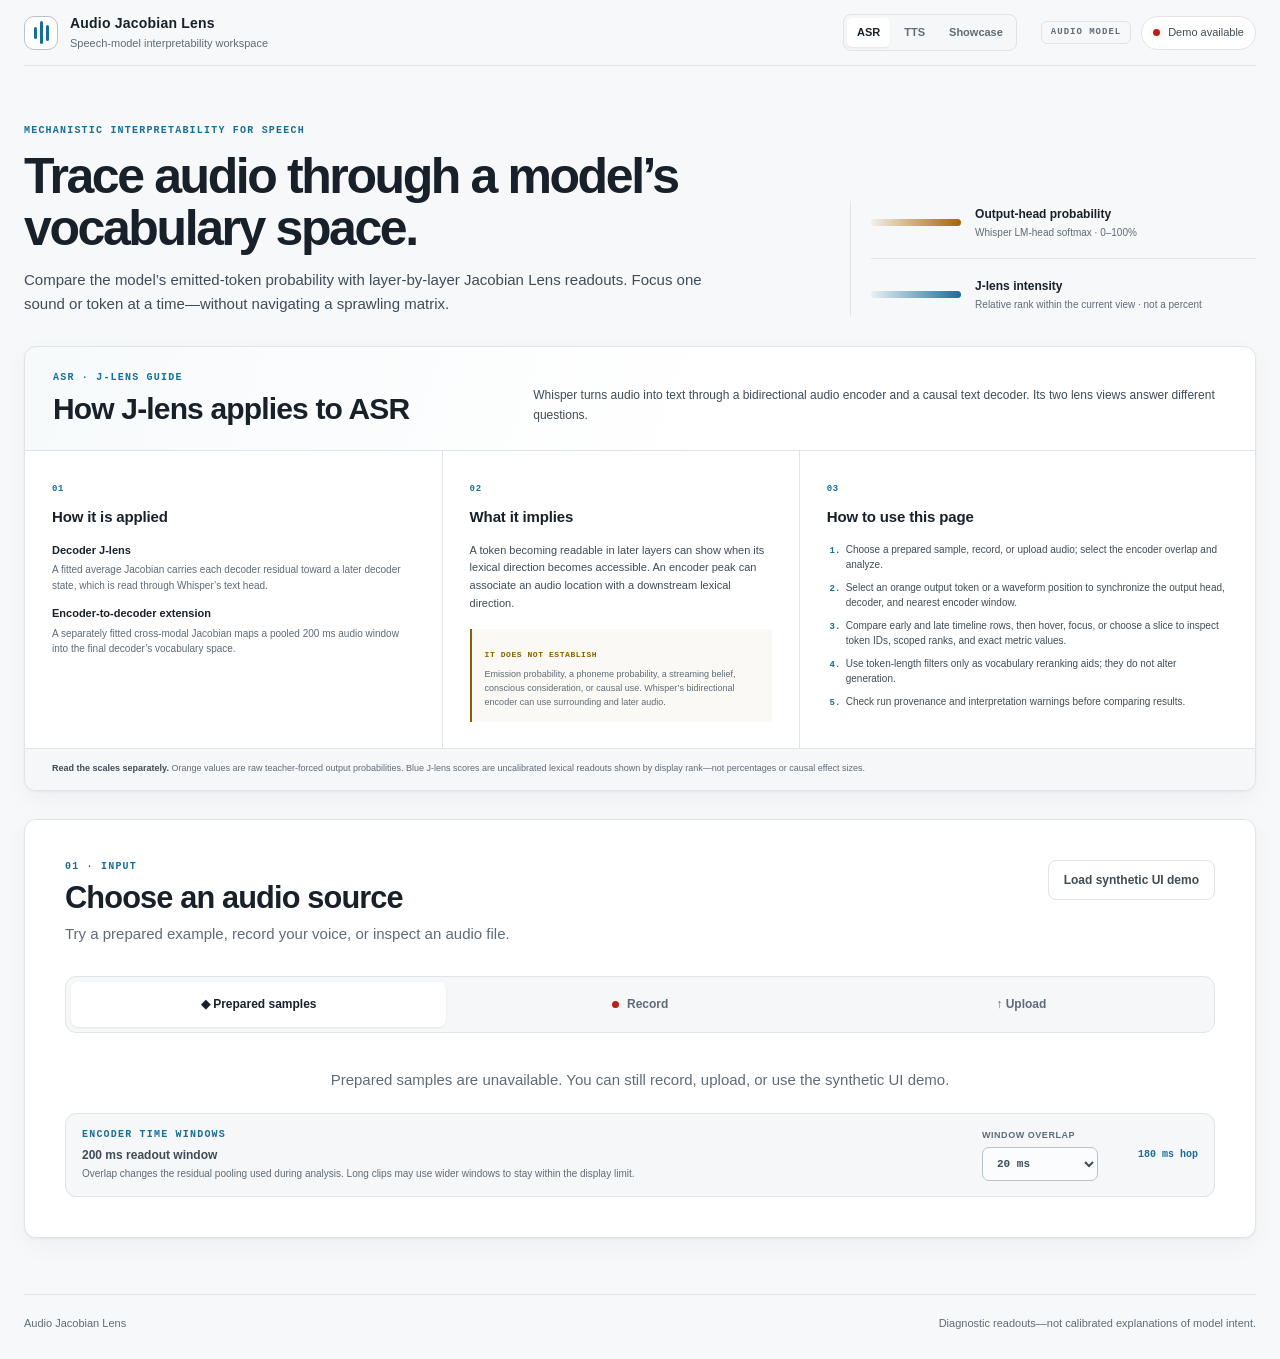
==== web/index.html @ 540fd483 "Build audio Jacobian lens explorers and showcase" ====
<!doctype html>
<html lang="en">
  <head>
    <meta charset="UTF-8" />
    <meta name="viewport" content="width=device-width, initial-scale=1.0" />
    <meta
      name="description"
      content="Explore speech-model token probabilities and Jacobian Lens lexical readouts across audio and language layers."
    />
    <meta name="theme-color" content="#f7f8fa" />
    <title>Audio Jacobian Lens</title>
    <link rel="icon" href="./favicon.svg" type="image/svg+xml" />
    <link rel="stylesheet" href="./styles.css?v=0.7.7-generation-stop" />
    <script src="./workspace-nav.js?v=0.7.0-showcase" defer></script>
    <script src="./app.js?v=0.7.7-generation-stop" defer></script>
  </head>
  <body data-workspace="asr">
    <a class="skip-link" href="#main-content">Skip to workspace</a>

    <header class="site-header">
      <a class="brand" href="./" aria-label="Audio Jacobian Lens home">
        <span class="brand-mark" aria-hidden="true"><i></i><i></i><i></i></span>
        <span class="brand-copy">
          <strong>Audio Jacobian Lens</strong>
          <small id="brand-subtitle">Speech-model interpretability workspace</small>
        </span>
      </a>
      <nav class="site-nav" aria-label="Workspace pages">
        <a class="active" href="./" data-workspace-link="asr" aria-current="page">ASR</a>
        <a href="./" data-workspace-link="speech">Speech</a>
        <a href="./chatterbox" data-workspace-link="tts">TTS</a>
        <a href="./showcase.html" data-workspace-link="showcase">Showcase</a>
      </nav>
      <div class="header-meta">
        <span class="model-badge" id="model-badge">AUDIO MODEL</span>
        <button class="status-pill" id="status-button" type="button" aria-label="Backend status: checking. Refresh status." aria-live="polite">
          <span class="status-dot" id="status-dot" aria-hidden="true"></span>
          <span id="status-text">Checking backend…</span>
        </button>
      </div>
    </header>

    <main id="main-content">
      <section class="hero" aria-labelledby="hero-title">
        <div>
          <p class="eyebrow">Mechanistic interpretability for speech</p>
          <h1 id="hero-title">Trace audio through a model’s vocabulary space.</h1>
          <p class="hero-copy" id="hero-copy">
            Compare the model’s emitted-token probability with layer-by-layer Jacobian Lens
            readouts. Focus one sound or token at a time—without navigating a sprawling matrix.
          </p>
        </div>
        <div class="metric-primer" aria-label="Color encoding guide">
          <div class="primer-item probability-primer">
            <span class="primer-gradient" aria-hidden="true"></span>
            <div><strong id="probability-primer-title">Output-head probability</strong><span id="probability-primer-copy">Whisper LM-head softmax · 0–100%</span></div>
          </div>
          <div class="primer-item lens-primer">
            <span class="primer-gradient" aria-hidden="true"></span>
            <div><strong id="lens-primer-title">J-lens intensity</strong><span id="lens-primer-copy">Relative rank within the current view · not a percent</span></div>
          </div>
        </div>
      </section>

      <section class="reading-guide" id="mode-guide" aria-labelledby="mode-guide-title">
        <div class="reading-guide-heading">
          <div>
            <p class="overline" id="mode-guide-label">ASR · J-LENS GUIDE</p>
            <h2 id="mode-guide-title">How J-lens applies to ASR</h2>
          </div>
          <p id="mode-guide-summary">Whisper turns audio into text through a bidirectional audio encoder and a causal text decoder. Its two lens views answer different questions.</p>
        </div>
        <div class="reading-guide-grid">
          <article>
            <span class="reading-guide-number">01</span>
            <h3>How it is applied</h3>
            <div class="reading-guide-methods">
              <p><strong id="mode-guide-primary-title">Decoder J-lens</strong><span id="mode-guide-primary">A fitted average Jacobian carries each decoder residual toward a later decoder state, which is read through Whisper’s text head.</span></p>
              <p id="mode-guide-secondary-row"><strong id="mode-guide-secondary-title">Encoder-to-decoder extension</strong><span id="mode-guide-secondary">A separately fitted cross-modal Jacobian maps a pooled 200 ms audio window into the final decoder’s vocabulary space.</span></p>
            </div>
          </article>
          <article>
            <span class="reading-guide-number">02</span>
            <h3>What it implies</h3>
            <p id="mode-guide-implication">A token becoming readable in later layers can show when its lexical direction becomes accessible. An encoder peak can associate an audio location with a downstream lexical direction.</p>
            <div class="reading-guide-boundary"><strong>It does not establish</strong><p id="mode-guide-boundary">Emission probability, a phoneme probability, a streaming belief, conscious consideration, or causal use. Whisper’s bidirectional encoder can use surrounding and later audio.</p></div>
          </article>
          <article class="reading-guide-usage">
            <span class="reading-guide-number">03</span>
            <h3>How to use this page</h3>
            <ol id="mode-guide-steps">
              <li>Choose a prepared sample, record, or upload audio; select the encoder overlap and analyze.</li>
              <li>Select an orange output token or a waveform position to synchronize the output head, decoder, and nearest encoder window.</li>
              <li>Compare early and late timeline rows, then hover, focus, or choose a slice to inspect token IDs, scoped ranks, and exact metric values.</li>
              <li>Use token-length filters only as vocabulary reranking aids; they do not alter generation.</li>
              <li>Check run provenance and interpretation warnings before comparing results.</li>
            </ol>
          </article>
        </div>
        <p class="reading-guide-scale" id="mode-guide-scale"><strong>Read the scales separately.</strong> Orange values are raw teacher-forced output probabilities. Blue J-lens scores are uncalibrated lexical readouts shown by display rank—not percentages or causal effect sizes.</p>
      </section>

      <section class="source-card" id="input-panel" aria-labelledby="source-title">
        <div class="section-heading source-heading">
          <div>
            <p class="section-label">01 · INPUT</p>
            <h2 id="source-title">Choose an audio source</h2>
            <p>Try a prepared example, record your voice, or inspect an audio file.</p>
          </div>
          <div class="source-heading-actions">
            <button class="button quiet" id="demo-button" type="button">Load synthetic UI demo</button>
          </div>
        </div>

        <div class="source-tabs" role="tablist" aria-label="Audio source">
          <button class="source-tab active" id="samples-tab" type="button" role="tab" aria-selected="true" aria-controls="samples-panel" data-source-tab="samples">
            <span aria-hidden="true">◆</span> Prepared samples
          </button>
          <button class="source-tab" id="record-tab" type="button" role="tab" aria-selected="false" aria-controls="record-panel" data-source-tab="record" tabindex="-1">
            <span class="record-dot" aria-hidden="true"></span> Record
          </button>
          <button class="source-tab" id="upload-tab" type="button" role="tab" aria-selected="false" aria-controls="upload-panel" data-source-tab="upload" tabindex="-1">
            <span aria-hidden="true">↑</span> Upload
          </button>
        </div>

        <div class="source-panel" id="samples-panel" role="tabpanel" aria-labelledby="samples-tab">
          <div class="sample-list" id="sample-list" aria-live="polite">
            <div class="sample-skeleton"><span></span><span></span><span></span></div>
            <p id="samples-status">Loading prepared samples…</p>
          </div>
        </div>

        <div class="source-panel record-panel" id="record-panel" role="tabpanel" aria-labelledby="record-tab" hidden>
          <div class="record-stage">
            <div class="record-visual" id="record-visual" aria-hidden="true">
              <span></span><span></span><span></span><span></span><span></span>
            </div>
            <div class="record-copy">
              <p class="record-state" id="record-state">Microphone ready</p>
              <p id="record-detail">Record a short phrase, then review it before analysis.</p>
              <p class="record-timer" id="record-timer" aria-live="polite">00:00</p>
            </div>
            <div class="record-actions">
              <button class="button record-button" id="record-start" type="button"><span aria-hidden="true"></span> Start recording</button>
              <button class="button secondary" id="record-stop" type="button" hidden>Stop recording</button>
              <button class="button quiet" id="record-discard" type="button" hidden>Discard</button>
            </div>
          </div>
          <div class="record-review" id="record-review" hidden>
            <audio id="record-player" controls preload="metadata">Your browser does not support audio playback.</audio>
            <button class="button primary" id="record-analyze" type="button">Analyze this recording</button>
          </div>
          <div class="message error-message" id="record-error" role="alert" hidden></div>
        </div>

        <div class="source-panel" id="upload-panel" role="tabpanel" aria-labelledby="upload-tab" hidden>
          <input class="visually-hidden" id="audio-file" type="file" accept="audio/*,.wav,.mp3,.m4a,.flac,.ogg,.webm" tabindex="-1" />
          <div class="drop-zone" id="drop-zone">
            <div class="drop-icon" aria-hidden="true">↑</div>
            <div class="drop-copy">
              <strong id="file-label">Drop an audio file here</strong>
              <span id="file-detail">WAV, MP3, M4A, FLAC, OGG, or WebM</span>
            </div>
            <button class="button secondary" id="browse-button" type="button">Browse files</button>
          </div>
          <div class="upload-actions">
            <button class="button primary" id="analyze-button" type="button" disabled>
              <span id="analyze-label">Analyze selected audio</span>
              <span class="button-loader" id="button-loader" aria-hidden="true"></span>
            </button>
          </div>
        </div>

        <div class="analysis-settings" id="encoder-analysis-settings" aria-labelledby="encoder-window-title">
          <div class="analysis-settings-copy">
            <p class="overline" id="encoder-window-title">Encoder time windows</p>
            <strong>200 ms readout window</strong>
            <span>Overlap changes the residual pooling used during analysis. Long clips may use wider windows to stay within the display limit.</span>
          </div>
          <label class="analysis-setting-control" for="encoder-overlap-seconds">
            <span>Window overlap</span>
            <select id="encoder-overlap-seconds">
              <option value="0.02" selected>20 ms</option>
              <option value="0">None</option>
            </select>
          </label>
          <div class="analysis-setting-summary" id="encoder-hop-summary">180 ms hop</div>
        </div>

        <div class="selected-source" id="selected-source" hidden>
          <span class="selected-icon" aria-hidden="true">♪</span>
          <div><strong id="selected-title">Audio selected</strong><span id="selected-detail"></span></div>
          <button class="button primary" id="selected-analyze" type="button">Analyze</button>
        </div>

        <div class="progress-panel" id="progress-panel" hidden>
          <div class="progress-copy"><span id="progress-label">Analyzing audio…</span><span id="progress-time">00:00</span></div>
          <div class="progress-track" id="progress-track" role="progressbar" aria-label="Audio analysis is in progress"><span></span></div>
          <p id="progress-description">The model is generating and computing internal vocabulary readouts.</p>
        </div>
        <div class="message error-message" id="error-message" role="alert" hidden></div>
        <div class="visually-hidden" id="live-region" role="status" aria-live="polite"></div>
      </section>

      <section class="results" id="results" aria-labelledby="results-title" hidden>
        <div class="results-header">
          <div>
            <p class="section-label">02 · ANALYSIS</p>
            <h2 id="results-title">Interpretability report</h2>
          </div>
          <div class="analysis-stamp"><span id="result-mode">Live analysis</span><strong id="analysis-model">—</strong></div>
          <button class="button quiet" id="reset-button" type="button">Start another analysis</button>
        </div>

        <section class="metadata-card" aria-labelledby="metadata-title">
          <details class="metadata-primary">
            <summary id="metadata-title">Run details and provenance</summary>
            <dl class="metadata-list" id="metadata-list"></dl>
          </details>
          <div class="warnings" id="warnings" hidden>
            <p class="overline">Interpret with care</p>
            <ul id="warning-list"></ul>
          </div>
        </section>

        <section class="playback-card" aria-labelledby="playback-title">
          <div class="section-heading compact-heading">
            <div><p class="section-label">03 · OUTPUT</p><h2 id="playback-title">Audio and transcription</h2></div>
            <div class="time-readout"><span id="current-time">0:00.0</span><i>/</i><span id="duration-time">0:00.0</span></div>
          </div>
          <audio id="audio-player" controls preload="metadata">Your browser does not support audio playback.</audio>
          <p class="playback-source" id="playback-source"></p>
          <div class="waveform" id="waveform" role="slider" aria-label="Audio waveform timeline; selecting a position synchronizes output, encoder, and decoder views" aria-valuemin="0" aria-valuemax="100" aria-valuenow="0" tabindex="0">
            <canvas id="waveform-canvas" aria-hidden="true"></canvas>
            <span class="waveform-selection encoder-range" id="waveform-selection" aria-hidden="true" hidden></span>
            <span class="waveform-selection token-range" id="waveform-token-selection" aria-hidden="true" hidden></span>
            <span class="waveform-playhead" id="waveform-playhead" aria-hidden="true"></span>
            <span class="waveform-hover" id="waveform-hover" aria-hidden="true" hidden></span>
          </div>
          <div class="timeline-key" id="timeline-key" aria-label="Timeline selection colors">
            <span id="timeline-encoder-key"><i class="encoder-key"></i>Encoder slice</span>
            <span id="timeline-token-key"><i class="token-key"></i>Aligned output token</span>
          </div>
          <div class="generated-audio" id="generated-audio" hidden>
            <div>
              <p class="overline">Generated speech response</p>
              <p id="generated-audio-detail">Audio produced by the model’s acoustic-token path.</p>
              <div class="generation-diagnostics" id="generation-diagnostics" role="status" aria-live="polite" hidden>
                <strong id="generation-stop-status"></strong>
                <span id="generation-stop-detail"></span>
              </div>
            </div>
            <audio id="generated-audio-player" controls preload="metadata">Your browser does not support audio playback.</audio>
          </div>
          <div class="transcript-row">
            <div><p class="overline" id="transcript-label">Actual model output</p><p class="transcript-text" id="transcript-text"></p></div>
            <div class="probability-key" aria-label="Raw probability color scale"><span>0%</span><i></i><span>100%</span></div>
          </div>
          <p class="timing-note" id="timing-note"></p>
          <div class="token-cards" id="token-cards" aria-label="Transcription token probabilities"></div>
        </section>

        <div class="analysis-workspace" id="lens-layout">
          <div class="lens-main">
            <section class="lens-section" id="encoder-section" aria-labelledby="encoder-title">
              <div class="lens-heading">
                <div><p class="section-label">04 · ENCODER LENS</p><h2 id="encoder-title">Across the audio representation</h2><p id="encoder-description">Select a pooled audio window to see which downstream text-token directions become readable across encoder layers. This cross-modal view is experimental and baseline-relative.</p></div>
                <span class="lens-metric" id="encoder-score-label">Blue strip: within-layer percentile of target-mean-relative logit delta · never probability</span>
              </div>
              <div class="encoder-filter-note">
                <label class="encoder-filter-control" for="encoder-token-length-filter">
                  <input id="encoder-token-length-filter" type="checkbox">
                  <span><strong>Token-length filter</strong><small>Rerank the complete lexical vocabulary</small></span>
                </label>
                <label class="encoder-length-input" for="encoder-max-token-length"><span>Maximum characters</span><input id="encoder-max-token-length" type="number" min="1" step="1" value="2" inputmode="numeric" disabled><small id="encoder-length-summary">Enable to keep tokens with ≤ 2 characters</small></label>
                <details class="filter-explainer"><summary>Why this filter?</summary><p>This phoneme-oriented view masks tokens longer than the selected limit before encoder ranking; surrounding spaces do not count. It is an Audio J-Lens exploration aid—not a phoneme classifier, model probability, or part of the original J-Lens method.</p></details>
              </div>
              <div class="lens-timeline-heading">
                <div><strong>Encoder layer × overlapping audio window</strong><span id="encoder-focus-label">Select a window</span></div>
                <p><i class="lens-timeline-swatch encoder" aria-hidden="true"></i>Blue intensity is within-layer display percentile; exact target-mean-relative logit deltas are in the focused detail.</p>
              </div>
              <div class="encoder-waveform-navigator legacy-lens-navigator" id="encoder-navigator" role="slider" aria-label="Encoder audio position" aria-valuemin="1" aria-valuemax="1" aria-valuenow="1" aria-orientation="horizontal" tabindex="-1" hidden>
                  <canvas id="encoder-waveform-canvas" aria-hidden="true"></canvas>
                  <div class="encoder-waveform-slices" id="encoder-waveform-slices" aria-hidden="true"></div>
              </div>
              <div class="layer-comparison lens-timeline-chart" id="encoder-layers" role="group" aria-label="Waveform-aligned encoder J-lens layers by overlapping audio window"></div>
            </section>

            <section class="lens-section" id="decoder-section" aria-labelledby="decoder-title">
              <div class="lens-heading">
                <div><p class="section-label" id="decoder-section-label">05 · DECODER LENS</p><h2 id="decoder-title">As each token resolves</h2><p id="decoder-description">Select an emitted token to compare its vocabulary readout at every displayed decoder layer.</p></div>
                <span class="lens-metric" id="decoder-score-label">Blue strips: raw readout logits · orange HEAD: actual probability</span>
              </div>
              <div class="decoder-filter-note" id="decoder-filter-note">
                <label class="decoder-filter-control" for="decoder-token-length-filter">
                  <input id="decoder-token-length-filter" type="checkbox">
                  <span><strong>Token-length filter</strong><small>Rerank the complete lexical L0–L1 vocabulary</small></span>
                </label>
                <label class="decoder-length-input" for="decoder-max-token-length"><span>Maximum characters</span><input id="decoder-max-token-length" type="number" min="1" step="1" value="2" inputmode="numeric" disabled><small id="decoder-length-summary">Enable to keep L0–L1 tokens with ≤ 2 characters</small></label>
                <details class="filter-explainer"><summary>Why only L0–L1?</summary><p>The mask is applied to the complete lexical vocabulary before ranking decoder L0 and L1. Decoder L2 and the output head stay unfiltered, so the late readout and actual model probabilities remain visible as controls. This is a display adaptation, not a change to Whisper generation or an original J-Lens feature.</p></details>
              </div>
              <div class="lens-timeline-heading">
                <div><strong>Decoder layer × approximate output-token span</strong><span id="decoder-focus-label">Select a token</span></div>
                <p><i class="lens-timeline-swatch decoder" aria-hidden="true"></i>Blue rows are raw J-lens readout logits. <i class="lens-timeline-swatch head" aria-hidden="true"></i>Orange HEAD is actual output probability.</p>
              </div>
              <div class="token-navigator legacy-lens-navigator" id="decoder-navigator" aria-label="Decoder token positions" tabindex="-1" hidden></div>
              <div class="layer-comparison lens-timeline-chart" id="decoder-layers" role="group" aria-label="Waveform-aligned decoder J-lens layers and LM-head probability by approximate output-token span"></div>
            </section>
          </div>

          <aside class="inspector" id="inspector" aria-labelledby="inspector-title">
            <div class="inspector-empty" id="inspector-empty">
              <span class="inspector-glyph" aria-hidden="true">⌁</span>
              <p class="overline">Focused readout</p>
              <h2 id="inspector-title">Explore a layer</h2>
              <p id="inspector-empty-copy">Choose any timeline slice to pin its synchronized time or token, then inspect exact candidates and score semantics here.</p>
            </div>
            <div class="inspector-content" id="inspector-content" hidden>
              <div class="inspector-topline"><p class="overline" id="inspector-kind">Encoder readout</p><button class="icon-button" id="close-inspector" type="button" aria-label="Clear focused layer">×</button></div>
              <h2 id="inspector-cell-title">Layer —</h2>
              <p class="inspector-context" id="inspector-context"></p>
              <div class="score-definition">
                <span id="score-kicker">J-lens readout score</span><strong id="selected-score">—</strong><p id="score-description"></p>
              </div>
              <div class="rank-key"><span>Exact rank in the labeled vocabulary scope</span><i></i></div>
              <ol class="topk-list" id="topk-list"></ol>
              <p class="inspector-footnote" id="topk-metric-label">Display-filtered token rank and raw score.</p>
            </div>
          </aside>

          <div class="lens-timeline-tooltip" id="lens-timeline-tooltip" role="tooltip" data-visible="false" hidden>
            <p class="lens-tooltip-eyebrow"></p>
            <div class="lens-tooltip-primary">
              <strong class="lens-tooltip-token"></strong>
              <code class="lens-tooltip-token-id"></code>
            </div>
            <p class="lens-tooltip-coordinate"></p>
            <dl class="lens-tooltip-metrics"></dl>
            <p class="lens-tooltip-candidates-label">Top candidates</p>
            <ol class="lens-tooltip-candidates"></ol>
          </div>
        </div>
      </section>

    </main>

    <footer><span>Audio Jacobian Lens</span><span>Diagnostic readouts—not calibrated explanations of model intent.</span></footer>
  </body>
</html>
---- web/styles.css ----
:root {
  color-scheme: light;
  --bg: #f7f8fa;
  --bg-soft: #f1f3f5;
  --panel: #ffffff;
  --panel-raised: #fbfcfd;
  --panel-muted: #f5f7f9;
  --line: #dfe4e8;
  --line-strong: #b8c2cb;
  --text: #18212a;
  --text-soft: #3f4c57;
  --muted: #5f6b76;
  --muted-rgb: 95, 107, 118;
  --muted-dark: #6d7983;
  --probability: #a76500;
  --probability-rgb: 167, 101, 0;
  --lens: #176f98;
  --lens-rgb: 23, 111, 152;
  --attention: #72519a;
  --attention-rgb: 114, 81, 154;
  --accent: #16745b;
  --accent-rgb: 22, 116, 91;
  --danger: #b42318;
  --warning: #8a6100;
  --radius-sm: 6px;
  --radius-md: 9px;
  --radius-lg: 12px;
  --shadow: 0 1px 2px rgba(24, 33, 42, 0.05), 0 8px 24px rgba(24, 33, 42, 0.04);
  --sans: Inter, ui-sans-serif, -apple-system, BlinkMacSystemFont, "Segoe UI", sans-serif;
  --mono: "SFMono-Regular", Consolas, "Liberation Mono", monospace;
}

* { box-sizing: border-box; }

html { scroll-behavior: smooth; }

body {
  margin: 0;
  min-width: 320px;
  background: var(--bg);
  color: var(--text);
  font-family: var(--sans);
  font-size: 15px;
  line-height: 1.5;
  -webkit-font-smoothing: antialiased;
}
body[data-workspace="asr"] { min-width: 0; overflow-x: clip; }

button, input { font: inherit; }
button { color: inherit; }
button, [role="slider"], [tabindex="0"] { outline: none; }
button:focus-visible, [role="slider"]:focus-visible, [tabindex="0"]:focus-visible, input:focus-visible {
  box-shadow: 0 0 0 2px var(--bg), 0 0 0 4px var(--accent);
}

[hidden] { display: none !important; }

.visually-hidden {
  position: absolute !important;
  width: 1px !important;
  height: 1px !important;
  padding: 0 !important;
  margin: -1px !important;
  overflow: hidden !important;
  clip: rect(0 0 0 0) !important;
  white-space: nowrap !important;
  border: 0 !important;
}

.skip-link {
  position: fixed;
  z-index: 1000;
  top: 12px;
  left: 12px;
  padding: 9px 13px;
  border-radius: var(--radius-sm);
  background: var(--accent);
  color: #fff;
  font-weight: 750;
  transform: translateY(-160%);
}
.skip-link:focus { transform: translateY(0); }

.site-header, main, footer {
  width: min(1240px, calc(100% - 48px));
  margin-inline: auto;
}

.site-header {
  min-height: 66px;
  display: flex;
  align-items: center;
  justify-content: space-between;
  gap: 24px;
  border-bottom: 1px solid var(--line);
}

.brand {
  display: inline-flex;
  align-items: center;
  gap: 12px;
  color: inherit;
  text-decoration: none;
}
.brand-mark {
  width: 34px;
  height: 34px;
  display: flex;
  align-items: center;
  justify-content: center;
  gap: 3px;
  border: 1px solid var(--line-strong);
  border-radius: 10px;
  background: var(--panel);
}
.brand-mark i { width: 3px; border-radius: 4px; background: var(--lens); }
.brand-mark i:nth-child(1) { height: 12px; }
.brand-mark i:nth-child(2) { height: 23px; }
.brand-mark i:nth-child(3) { height: 16px; }
.brand-copy strong, .brand-copy small { display: block; }
.brand-copy strong { font-size: 14px; font-weight: 720; letter-spacing: 0.015em; }
.brand-copy small { margin-top: 1px; color: var(--muted); font-size: 11px; }

.site-nav { display: flex; align-items: center; gap: 4px; margin-left: auto; padding: 3px; border: 1px solid var(--line); border-radius: 8px; background: var(--panel-muted); }
.site-nav a { padding: 6px 10px; border-radius: 5px; color: var(--muted); font-size: 11px; font-weight: 650; text-decoration: none; }
.site-nav a:hover { color: var(--text); }
.site-nav a.active { background: var(--panel); color: var(--text); box-shadow: 0 1px 2px rgba(24,33,42,0.08); }

.header-meta { display: flex; align-items: center; gap: 10px; }
.model-badge {
  padding: 6px 9px;
  border: 1px solid var(--line);
  border-radius: 6px;
  color: var(--muted);
  font: 650 9px/1 var(--mono);
  letter-spacing: 0.11em;
}
.status-pill {
  min-height: 34px;
  display: inline-flex;
  align-items: center;
  gap: 8px;
  padding: 7px 11px;
  border: 1px solid var(--line);
  border-radius: 999px;
  background: var(--panel);
  color: var(--text-soft);
  font-size: 11px;
  cursor: pointer;
}
.status-pill:hover { border-color: var(--line-strong); background: var(--panel-raised); }
.status-dot { width: 7px; height: 7px; border-radius: 50%; background: var(--muted); }
.status-dot.online { background: var(--accent); box-shadow: 0 0 0 4px rgba(var(--accent-rgb), 0.08); }
.status-dot.offline { background: var(--danger); box-shadow: 0 0 0 4px rgba(255, 141, 141, 0.08); }

.hero {
  display: grid;
  grid-template-columns: minmax(0, 1.2fr) minmax(370px, 0.65fr);
  align-items: end;
  gap: clamp(36px, 6vw, 88px);
  padding: clamp(32px, 5vw, 58px) 0 30px;
}
.eyebrow, .section-label, .overline {
  margin: 0;
  color: var(--lens);
  font: 650 10px/1.4 var(--mono);
  letter-spacing: 0.12em;
  text-transform: uppercase;
}
.hero h1 {
  max-width: 760px;
  margin: 12px 0 14px;
  font-size: clamp(34px, 4.2vw, 50px);
  line-height: 1.04;
  letter-spacing: -0.048em;
  font-weight: 650;
}
.hero-copy { max-width: 690px; margin: 0; color: var(--text-soft); font-size: 15px; line-height: 1.6; }
.metric-primer {
  display: grid;
  gap: 18px;
  padding: 4px 0 4px 20px;
  border: 0;
  border-left: 1px solid var(--line);
  border-radius: 0;
  background: transparent;
}
.primer-item { display: grid; grid-template-columns: 90px 1fr; align-items: center; gap: 14px; }
.primer-item + .primer-item { padding-top: 18px; border-top: 1px solid var(--line); }
.primer-gradient { height: 7px; border-radius: 999px; }
.probability-primer .primer-gradient { background: linear-gradient(90deg, rgba(var(--probability-rgb), 0.06), var(--probability)); }
.lens-primer .primer-gradient,
.gradient-primer .primer-gradient { background: linear-gradient(90deg, rgba(var(--lens-rgb), 0.06), var(--lens)); }
.attention-primer .primer-gradient { background: linear-gradient(90deg, rgba(var(--attention-rgb), 0.06), var(--attention)); }
.primer-item strong, .primer-item span { display: block; }
.primer-item strong { margin-bottom: 3px; font-size: 12px; }
.primer-item div span { color: var(--muted); font-size: 10px; line-height: 1.4; }

.reading-guide {
  margin-bottom: 28px;
  overflow: hidden;
  border: 1px solid var(--line);
  border-radius: var(--radius-lg);
  background: var(--panel);
  box-shadow: var(--shadow);
}
.reading-guide-heading {
  display: grid;
  grid-template-columns: minmax(260px, 0.75fr) minmax(0, 1.25fr);
  gap: clamp(28px, 5vw, 72px);
  align-items: end;
  padding: 24px 28px;
  border-bottom: 1px solid var(--line);
  background: linear-gradient(110deg, rgba(var(--lens-rgb), 0.035), transparent 58%);
}
.reading-guide-heading h2 {
  margin: 7px 0 0;
  font-size: clamp(22px, 2.4vw, 30px);
  font-weight: 630;
  line-height: 1.12;
  letter-spacing: -0.028em;
}
.reading-guide-heading > p { margin: 0; color: var(--text-soft); font-size: 12px; line-height: 1.65; }
.reading-guide-grid { display: grid; grid-template-columns: 1.05fr 0.9fr 1.15fr; }
.reading-guide-grid > article { min-width: 0; padding: 24px 27px 26px; }
.reading-guide-grid > article + article { border-left: 1px solid var(--line); }
.reading-guide-number { color: var(--lens); font: 650 9px/1 var(--mono); letter-spacing: 0.08em; }
.reading-guide h3 { margin: 9px 0 13px; font-size: 15px; font-weight: 680; letter-spacing: -0.01em; }
.reading-guide article > p { margin: 0; color: var(--text-soft); font-size: 11px; line-height: 1.62; }
.reading-guide-methods { display: grid; gap: 12px; }
.reading-guide-methods p { margin: 0; }
.reading-guide-methods strong, .reading-guide-methods span { display: block; }
.reading-guide-methods strong { margin-bottom: 4px; color: var(--text); font-size: 11px; }
.reading-guide-methods span { color: var(--muted); font-size: 10px; line-height: 1.55; }
.reading-guide-boundary { margin-top: 16px; padding: 12px 13px; border-left: 2px solid var(--warning); background: rgba(138, 97, 0, 0.035); }
.reading-guide-boundary strong { color: var(--warning); font: 650 8px/1.3 var(--mono); letter-spacing: 0.07em; text-transform: uppercase; }
.reading-guide-boundary p { margin: 5px 0 0; color: var(--muted); font-size: 9px; line-height: 1.55; }
.reading-guide-usage ol { display: grid; gap: 8px; margin: 0; padding-left: 19px; color: var(--text-soft); font-size: 10px; line-height: 1.5; }
.reading-guide-usage li::marker { color: var(--lens); font: 650 9px var(--mono); }
.reading-guide-scale { margin: 0; padding: 13px 27px 14px; border-top: 1px solid var(--line); background: var(--panel-muted); color: var(--muted); font-size: 9px; line-height: 1.5; }
.reading-guide-scale strong { color: var(--text-soft); }

.source-card, .metadata-card, .playback-card, .lens-section, .inspector {
  border: 1px solid var(--line);
  border-radius: var(--radius-lg);
  background: var(--panel);
  box-shadow: var(--shadow);
}
.source-card { padding: clamp(22px, 3.2vw, 40px); }
.section-heading { display: flex; align-items: flex-start; justify-content: space-between; gap: 30px; }
.source-heading-actions { display: flex; flex-wrap: wrap; justify-content: flex-end; gap: 8px; }
.section-heading h2, .results-header h2, .lens-heading h2, .inspector h2 {
  margin: 7px 0 0;
  font-size: clamp(22px, 2.4vw, 31px);
  line-height: 1.12;
  letter-spacing: -0.028em;
  font-weight: 630;
}
.source-heading p:last-child, .lens-heading > div > p:last-child { margin: 8px 0 0; color: var(--muted); }

.button {
  min-height: 40px;
  display: inline-flex;
  align-items: center;
  justify-content: center;
  gap: 8px;
  padding: 9px 15px;
  border: 1px solid transparent;
  border-radius: 8px;
  font-weight: 650;
  font-size: 12px;
  cursor: pointer;
  transition: transform 140ms ease, border-color 140ms ease, background 140ms ease, opacity 140ms ease;
}
.button:hover:not(:disabled) { transform: none; }
.button:disabled { opacity: 0.45; cursor: not-allowed; }
.button.primary { background: var(--text); color: #fff; }
.button.primary:hover:not(:disabled) { background: #2b3742; }
.button.secondary { border-color: var(--line-strong); background: var(--panel-raised); }
.button.secondary:hover:not(:disabled), .button.quiet:hover:not(:disabled) { border-color: var(--line-strong); background: var(--bg-soft); }
.button.quiet { border-color: var(--line); background: transparent; color: var(--text-soft); }

.source-tabs {
  display: grid;
  grid-template-columns: repeat(3, minmax(0, 1fr));
  gap: 6px;
  margin-top: 30px;
  padding: 5px;
  border: 1px solid var(--line);
  border-radius: 11px;
  background: var(--panel-muted);
}
.source-tab {
  min-height: 45px;
  border: 0;
  border-radius: 7px;
  background: transparent;
  color: var(--muted);
  font-weight: 650;
  font-size: 12px;
  cursor: pointer;
}
.source-tab:hover { color: var(--text-soft); }
.source-tab.active { background: var(--panel); color: var(--text); box-shadow: 0 1px 2px rgba(24,33,42,0.08); }
.record-dot { display: inline-block; width: 7px; height: 7px; margin-right: 5px; border-radius: 50%; background: var(--danger); }
.source-panel { margin-top: 20px; }

.sample-list { display: grid; grid-template-columns: repeat(3, minmax(0, 1fr)); gap: 10px; }
.sample-list > p { grid-column: 1 / -1; margin: 16px 0 6px; color: var(--muted); text-align: center; }
.sample-card {
  min-height: 126px;
  display: flex;
  flex-direction: column;
  align-items: stretch;
  padding: 16px;
  border: 1px solid var(--line);
  border-radius: 11px;
  background: var(--panel-muted);
  text-align: left;
  cursor: pointer;
}
.sample-card:hover, .sample-card:focus-visible { border-color: rgba(var(--lens-rgb), 0.55); background: rgba(var(--lens-rgb), 0.045); }
.sample-card.loading { opacity: 0.65; pointer-events: none; }
.sample-card-top { display: flex; justify-content: space-between; align-items: center; gap: 10px; }
.sample-card-top strong { font-size: 13px; }
.sample-duration { color: var(--lens); font: 600 10px var(--mono); }
.sample-description { flex: 1; margin: 10px 0 14px; color: var(--muted); font-size: 11px; }
.sample-transcript { display: block; margin: -6px 0 14px; color: var(--text-soft); font-size: 10px; line-height: 1.45; }
.sample-action { color: var(--text-soft); font-size: 11px; font-weight: 650; }
.sample-skeleton { grid-column: 1 / -1; display: grid; grid-template-columns: repeat(3, 1fr); gap: 10px; }
.sample-skeleton span { height: 108px; border-radius: 10px; background: linear-gradient(100deg, var(--panel-muted), var(--panel-raised), var(--panel-muted)); background-size: 200% 100%; animation: shimmer 1.4s infinite; }
@keyframes shimmer { to { background-position: -200% 0; } }

.record-stage {
  min-height: 150px;
  display: grid;
  grid-template-columns: 150px minmax(0, 1fr) auto;
  align-items: center;
  gap: 28px;
  padding: 22px;
  border: 1px solid var(--line);
  border-radius: 12px;
  background: var(--panel-muted);
}
.record-visual { height: 70px; display: flex; align-items: center; justify-content: center; gap: 7px; }
.record-visual span { width: 5px; height: 14px; border-radius: 5px; background: var(--muted-dark); transition: height 180ms ease, background 180ms ease; }
.record-visual span:nth-child(2), .record-visual span:nth-child(4) { height: 28px; }
.record-visual span:nth-child(3) { height: 44px; }
.record-visual.active span { background: var(--danger); animation: record-level 0.75s ease-in-out infinite alternate; }
.record-visual.active span:nth-child(2) { animation-delay: -0.35s; }
.record-visual.active span:nth-child(3) { animation-delay: -0.18s; }
.record-visual.active span:nth-child(4) { animation-delay: -0.52s; }
@keyframes record-level { from { transform: scaleY(0.45); } to { transform: scaleY(1.18); } }
.record-state { margin: 0 0 4px; font-size: 16px; font-weight: 650; }
.record-copy > p:not(.record-state):not(.record-timer) { margin: 0; color: var(--muted); }
.record-timer { margin: 8px 0 0; color: var(--text-soft); font: 600 18px var(--mono); }
.record-actions { display: flex; flex-wrap: wrap; justify-content: flex-end; gap: 8px; }
.record-button { border-color: rgba(255,141,141,0.35); background: rgba(255,141,141,0.08); }
.record-button span { width: 9px; height: 9px; border-radius: 50%; background: var(--danger); }
.record-review { display: grid; grid-template-columns: minmax(0, 1fr) auto; align-items: center; gap: 16px; margin-top: 10px; padding: 13px 14px; border: 1px solid var(--line); border-radius: 10px; }
.record-review audio { width: 100%; height: 38px; }

.drop-zone {
  min-height: 136px;
  display: grid;
  grid-template-columns: auto minmax(0, 1fr) auto;
  align-items: center;
  gap: 18px;
  padding: 24px;
  border: 1px dashed var(--line-strong);
  border-radius: 12px;
  background: var(--panel-muted);
  cursor: pointer;
}
.drop-zone:hover, .drop-zone.drag-active { border-color: var(--lens); background: rgba(var(--lens-rgb), 0.04); }
.drop-icon, .selected-icon { width: 44px; height: 44px; display: grid; place-items: center; border: 1px solid var(--line); border-radius: 50%; color: var(--lens); font-size: 18px; }
.drop-copy strong, .drop-copy span, .selected-source strong, .selected-source span { display: block; }
.drop-copy strong { font-size: 14px; }
.drop-copy span, .selected-source span { margin-top: 3px; color: var(--muted); font-size: 11px; }
.upload-actions { display: flex; justify-content: flex-end; margin-top: 12px; }

.analysis-settings {
  display: grid;
  grid-template-columns: minmax(0,1fr) auto auto;
  align-items: center;
  gap: 18px;
  margin-top: 16px;
  padding: 14px 16px;
  border: 1px solid var(--line);
  border-radius: 11px;
  background: var(--panel-muted);
}
.analysis-settings-copy strong, .analysis-settings-copy span { display: block; }
.analysis-settings-copy strong { margin-top: 4px; color: var(--text-soft); font-size: 12px; }
.analysis-settings-copy span { margin-top: 3px; color: var(--muted); font-size: 10px; line-height: 1.45; }
.analysis-setting-control { display: grid; gap: 5px; color: var(--muted); font-size: 9px; font-weight: 650; text-transform: uppercase; letter-spacing: 0.06em; }
.analysis-setting-control select {
  min-width: 116px;
  height: 34px;
  padding: 0 28px 0 10px;
  border: 1px solid var(--line-strong);
  border-radius: 7px;
  background: var(--panel-raised);
  color: var(--text-soft);
  font: 600 11px var(--mono);
}
.analysis-setting-control select:focus-visible { outline: 2px solid var(--lens); outline-offset: 2px; }
.analysis-setting-summary { min-width: 82px; color: var(--lens); font: 650 10px var(--mono); text-align: right; }

.selected-source {
  display: grid;
  grid-template-columns: auto minmax(0, 1fr) auto;
  align-items: center;
  gap: 14px;
  margin-top: 16px;
  padding: 13px 15px;
  border: 1px solid rgba(var(--accent-rgb), 0.24);
  border-radius: 11px;
  background: rgba(var(--accent-rgb), 0.035);
}
.selected-icon { width: 34px; height: 34px; font-size: 14px; }

.progress-panel { margin-top: 16px; padding: 15px; border: 1px solid var(--line); border-radius: 10px; background: var(--panel-muted); }
.progress-copy { display: flex; justify-content: space-between; gap: 16px; color: var(--text-soft); font-size: 11px; font-weight: 650; }
.progress-copy span:last-child { font-family: var(--mono); }
.progress-track { height: 4px; margin: 10px 0; overflow: hidden; border-radius: 4px; background: var(--line); }
.progress-track span { display: block; width: 34%; height: 100%; border-radius: inherit; background: var(--lens); animation: indeterminate 1.3s ease-in-out infinite; }
.progress-track.complete span { width: 100%; animation: none; background: var(--accent); }
@keyframes indeterminate { 0% { transform: translateX(-100%); } 60%,100% { transform: translateX(300%); } }
.progress-panel p { margin: 0; color: var(--muted); font-size: 10px; }
.message { margin-top: 12px; padding: 11px 13px; border-radius: 8px; }
.error-message { border: 1px solid rgba(180,35,24,0.22); background: rgba(180,35,24,0.05); color: var(--danger); font-size: 11px; }

.button-loader { display: none; width: 13px; height: 13px; border: 2px solid currentColor; border-right-color: transparent; border-radius: 50%; animation: spin 0.7s linear infinite; }
.button-loader.visible { display: inline-block; }
@keyframes spin { to { transform: rotate(360deg); } }

.results { padding-top: 70px; }
.results-header { display: grid; grid-template-columns: minmax(0,1fr) auto auto; align-items: end; gap: 18px; margin-bottom: 20px; }
.analysis-stamp { min-width: 210px; padding: 10px 13px; border-left: 1px solid var(--line); }
.analysis-stamp span, .analysis-stamp strong { display: block; }
.analysis-stamp span { color: var(--muted); font: 600 9px var(--mono); text-transform: uppercase; letter-spacing: 0.1em; }
.analysis-stamp strong { margin-top: 3px; font-size: 11px; }

.metadata-card { display: grid; grid-template-columns: 1fr; overflow: hidden; box-shadow: none; }
.metadata-primary, .warnings { padding: 20px; }
.metadata-primary > summary { color: var(--text-soft); cursor: pointer; font-size: 12px; font-weight: 650; }
.warnings { border-top: 1px solid var(--line); border-left: 0; background: rgba(138,97,0,0.025); }
.metadata-card.no-warnings { grid-template-columns: 1fr; }
.metadata-list { display: grid; grid-template-columns: repeat(4,minmax(0,1fr)); gap: 16px; margin: 15px 0 0; }
.metadata-list div { min-width: 0; }
.metadata-list .metadata-wide { grid-column: span 2; }
.metadata-list dt { color: var(--muted); font-size: 9px; text-transform: uppercase; letter-spacing: 0.08em; }
.metadata-list dd { margin: 4px 0 0; overflow: hidden; color: var(--text-soft); font: 600 10px/1.45 var(--mono); text-overflow: ellipsis; white-space: nowrap; }
.warnings .overline { color: var(--warning); }
.warnings ul { margin: 12px 0 0; padding-left: 17px; color: var(--muted); font-size: 10px; }
.warnings li + li { margin-top: 6px; }

.causal-study {
  margin-top: 28px;
  padding: clamp(22px, 3.2vw, 40px);
  border: 1px solid rgba(var(--accent-rgb), 0.28);
  border-radius: var(--radius-lg);
  background: var(--panel);
  box-shadow: var(--shadow);
}
.causal-page .causal-study { display: flex; flex-direction: column; margin: 34px 0 56px; padding: 0; border: 0; background: transparent; box-shadow: none; }
.causal-page .causal-study > .causal-study-heading { order: 1; }
.causal-page .causal-study > .causal-study-config { order: 2; }
.causal-page .causal-study > .global-target-control { order: 3; }
.causal-page .causal-study > .causal-piecewise { order: 4; }
.causal-page .causal-study > .target-steering { order: 5; }
.causal-page .causal-study > .causal-archive { order: 6; }
.causal-page .causal-study > .causal-study-caveat { order: 7; }
.causal-study-heading { display: flex; justify-content: space-between; align-items: flex-start; gap: 26px; }
.causal-study-heading h1, .causal-study-heading h2 { max-width: 760px; margin: 7px 0 0; font-size: clamp(24px, 3vw, 36px); line-height: 1.08; letter-spacing: -0.035em; }
.causal-study-heading > div > p:last-child { max-width: 760px; margin: 10px 0 0; color: var(--muted); font-size: 12px; line-height: 1.6; }
.causal-study-config { display: grid; grid-template-columns: repeat(4,minmax(0,1fr)); gap: 1px; margin-top: 26px; overflow: hidden; border: 1px solid var(--line); border-radius: 11px; background: var(--line); }
.causal-study-config div { min-width: 0; padding: 13px 15px; background: var(--panel-muted); }
.causal-study-config span, .causal-study-config strong { display: block; }
.causal-study-config span { color: var(--muted); font: 650 8px var(--mono); text-transform: uppercase; letter-spacing: 0.09em; }
.causal-study-config strong { margin-top: 5px; color: var(--text-soft); font: 650 11px var(--mono); }
.global-target-control { display: flex; align-items: center; justify-content: space-between; gap: 18px; margin-top: 18px; padding: 12px 0; border-bottom: 1px solid var(--line); }
.global-target-control > div:first-child span, .global-target-control > div:first-child strong { display: block; }
.global-target-control > div:first-child span { color: var(--muted); font: 650 10px var(--mono); text-transform: uppercase; letter-spacing: 0.08em; }
.global-target-control > div:first-child strong { margin-top: 3px; color: var(--text-soft); font-size: 12px; }
.target-steering { margin-top: 24px; padding: 22px; border: 1px solid var(--line); border-radius: var(--radius-lg); background: var(--panel); box-shadow: var(--shadow); }
.target-steering-heading { display: flex; justify-content: space-between; align-items: flex-start; gap: 22px; }
.target-steering-heading h2 { max-width: 680px; margin: 6px 0 0; font-size: 19px; line-height: 1.25; letter-spacing: -0.02em; }
.target-steering-heading > div > p:last-child { max-width: 760px; margin: 7px 0 0; color: var(--muted); font-size: 10px; line-height: 1.5; }
.target-buttons { display: flex; flex-wrap: wrap; justify-content: flex-end; gap: 7px; }
.target-buttons .button.active { border-color: var(--text); background: var(--text); color: #fff; }
.target-steering-status { margin: 15px 0 0; padding: 8px 12px; border-left: 2px solid var(--warning); color: var(--text-soft); font-size: 12px; line-height: 1.5; }
.target-sweep-grid { display: grid; grid-template-columns: repeat(4,minmax(0,1fr)); gap: 8px; margin-top: 14px; }
.target-sweep-card { min-height: 124px; padding: 14px; border: 1px solid var(--line); border-radius: 8px; background: var(--panel); }
.target-sweep-card > span { color: var(--muted); font: 650 8px var(--mono); text-transform: uppercase; letter-spacing: 0.07em; }
.target-sweep-card > strong { display: block; margin-top: 5px; color: var(--lens); font: 650 21px/1 var(--mono); }
.target-sweep-card p { margin: 7px 0 5px; color: var(--text-soft); font-size: 10px; }
.target-sweep-card p b { color: var(--accent); }
.target-sweep-card small { display: block; color: var(--muted); font-size: 8px; line-height: 1.45; }
.target-sweep-card small em { color: var(--warning); font-style: normal; font-weight: 700; }
.target-sweep-details { margin-top: 14px; padding-top: 12px; border-top: 1px solid var(--line); }
.target-sweep-details > summary { color: var(--lens); cursor: pointer; font-size: 11px; font-weight: 650; }
.target-sweep-details .target-layer-grid { margin-top: 14px; }
.target-layer-grid { display: grid; grid-template-columns: minmax(0,1.05fr) minmax(300px,0.95fr); gap: 16px; margin-top: 18px; padding-top: 18px; border-top: 1px solid var(--line); }
.target-caption { margin: 6px 0 9px; color: var(--muted); font-size: 9px; line-height: 1.45; }
.target-candidate-table, .target-propagation-table { overflow-x: auto; border: 1px solid var(--line); border-radius: 8px; }
.target-candidate-row { min-width: 510px; display: grid; grid-template-columns: minmax(70px,1fr) repeat(4,minmax(74px,1fr)); gap: 7px; align-items: center; min-height: 34px; padding: 6px 9px; border-top: 1px solid var(--line); background: var(--panel-muted); font-size: 9px; }
.target-candidate-row:first-child, .target-propagation-row:first-child { border-top: 0; }
.target-candidate-row span { color: var(--text-soft); font: 600 9px var(--mono); text-align: right; }
.target-candidate-row .target-value { color: var(--accent); }
.target-candidate-header, .target-propagation-header { min-height: 28px; background: var(--panel-raised); color: var(--muted); font: 650 8px var(--mono); text-transform: uppercase; letter-spacing: 0.06em; }
.target-candidate-header span:not(:first-child) { text-align: right; }
.target-propagation-row { display: grid; grid-template-columns: minmax(0,1fr) 82px 82px; gap: 9px; align-items: center; min-height: 32px; padding: 6px 9px; border-top: 1px solid var(--line); background: var(--panel-muted); color: var(--text-soft); font-size: 9px; }
.target-propagation-row strong { color: var(--lens); font: 600 9px var(--mono); text-align: right; }
.target-propagation-header span:not(:first-child) { text-align: right; }
.target-propagation-row.encoder { background: rgba(var(--accent-rgb),0.035); }
.target-propagation-row.encoder span { color: var(--accent); }
.target-propagation-row.head { background: rgba(var(--probability-rgb),0.055); }
.target-propagation-row.head span, .target-propagation-row.head strong { color: var(--probability); }
.causal-piecewise { margin-top: 20px; padding: 22px; border: 1px solid var(--line); border-radius: var(--radius-lg); background: var(--panel); box-shadow: var(--shadow); }
.causal-piecewise h2 { margin: 6px 0 0; font-size: 19px; line-height: 1.25; letter-spacing: -0.02em; }
.causal-piecewise code { color: var(--lens); font: 650 0.92em var(--mono); }
.piece-impact-heading { display: flex; justify-content: space-between; align-items: flex-start; gap: 22px; }
.piece-impact-heading > div:first-child > p:last-child { max-width: 820px; margin: 7px 0 0; color: var(--muted); font-size: 10px; line-height: 1.5; }
.piece-impact-buttons { display: flex; flex-wrap: wrap; justify-content: flex-end; gap: 7px; max-width: 420px; }
.piece-impact-buttons .button.active { border-color: var(--text); background: var(--text); color: #fff; }
.piece-impact-buttons .button code { color: inherit; }
.piece-stream-control { flex: 0 0 auto; }
.piece-stream-control > span, .piece-condition-control > span { display: block; margin-bottom: 7px; color: var(--muted); font: 650 9px var(--mono); text-transform: uppercase; letter-spacing: 0.07em; }
.piece-condition-control { display: flex; align-items: flex-end; justify-content: space-between; gap: 15px; margin-top: 15px; padding-top: 13px; border-top: 1px solid var(--line); }
.piece-condition-control > span { margin-bottom: 9px; }
.piece-impact-map { display: grid; gap: 7px; margin-top: 12px; }
.piece-map-lane { display: grid; grid-template-columns: 170px minmax(0,1fr); gap: 8px; align-items: center; padding: 7px; border: 1px solid var(--line); border-radius: 9px; background: var(--panel-muted); }
.piece-map-lane.selected { border-color: rgba(var(--accent-rgb),0.42); background: rgba(var(--accent-rgb),0.045); }
.piece-map-lane > strong { padding-left: 5px; color: var(--muted); font: 650 10px var(--mono); }
.piece-map-lane.selected > strong { color: var(--accent); }
.piece-impact-timeline { margin-top: 17px; }
.piece-impact-time-labels { display: flex; align-items: center; justify-content: space-between; margin-bottom: 6px; color: var(--muted); font: 600 8px var(--mono); }
.piece-impact-time-labels strong { color: var(--text-soft); font-size: 8px; text-transform: uppercase; letter-spacing: 0.07em; }
.piece-impact-track { display: grid; grid-template-columns: repeat(2,minmax(0,1fr)); gap: 2px; padding: 3px; border: 1px solid var(--line); border-radius: 7px; background: var(--panel-raised); }
.piece-impact-track.piece-count-1 { grid-template-columns: minmax(0,1fr); }
.piece-impact-slice { display: flex; align-items: center; justify-content: space-between; gap: 8px; min-width: 0; padding: 10px 12px; border: 1px solid transparent; border-radius: 6px; background: var(--panel-muted); transition: opacity 160ms ease, background 160ms ease, border-color 160ms ease; }
.piece-impact-slice code { font-size: 12px; }
.piece-impact-slice span { overflow: hidden; color: var(--muted); font: 600 9px var(--mono); text-overflow: ellipsis; white-space: nowrap; }
.piece-impact-slice.y.active { border-color: rgba(var(--probability-rgb),0.44); background: rgba(var(--probability-rgb),0.10); }
.piece-impact-slice.y.active code { color: var(--probability); }
.piece-impact-slice.anny.active { border-color: rgba(var(--lens-rgb),0.46); background: rgba(var(--lens-rgb),0.11); }
.piece-impact-slice.laurel.active { border-color: rgba(var(--accent-rgb),0.48); background: rgba(var(--accent-rgb),0.10); }
.piece-impact-slice.laurel.active code { color: var(--accent); }
.piece-impact-slice.inactive { opacity: 0.58; }
.piece-impact-status { margin: 12px 0 0; padding: 8px 12px; border-left: 2px solid var(--accent); color: var(--text-soft); font-size: 12px; line-height: 1.5; }
.piece-impact-layout { display: grid; grid-template-columns: minmax(0,0.92fr) minmax(0,1.08fr); gap: 12px; margin-top: 12px; }
.piece-token-path, .piece-final-output { min-width: 0; padding: 16px; border-top: 1px solid var(--line); background: transparent; }
.piece-panel-heading { display: flex; align-items: flex-start; justify-content: space-between; gap: 12px; }
.piece-panel-heading h3 { margin: 4px 0 0; color: var(--text-soft); font-size: 14px; line-height: 1.25; }
.piece-panel-heading > span { flex: 0 0 auto; padding: 4px 6px; border: 1px solid var(--line); border-radius: 999px; color: var(--muted); font: 650 9px var(--mono); text-transform: uppercase; letter-spacing: 0.06em; }
.piece-token-metrics { display: grid; grid-template-columns: repeat(3,minmax(0,1fr)); gap: 6px; margin-top: 12px; }
.piece-token-metrics.metrics-1 { grid-template-columns: minmax(0,1fr); }
.piece-token-metric { min-width: 0; padding: 10px 0; border-bottom: 1px solid var(--line); background: transparent; }
.piece-token-metric > span, .piece-token-metric > code, .piece-token-metric > strong, .piece-token-metric > small { display: block; }
.piece-token-metric > span { color: var(--muted); font-size: 9px; text-transform: uppercase; letter-spacing: 0.06em; }
.piece-token-metric > code { min-height: 27px; margin-top: 4px; overflow-wrap: anywhere; color: var(--text-soft); font-size: 10px; }
.piece-token-metric > strong { margin-top: 5px; color: var(--probability); font: 650 17px/1 var(--mono); letter-spacing: -0.03em; }
.piece-token-metric > small { margin-top: 5px; color: var(--accent); font: 650 9px var(--mono); }
.piece-token-metric > p { margin: 7px 0 0; color: var(--muted); font-size: 9px; line-height: 1.35; }
.piece-impact-caption { margin: 10px 0 0; color: var(--muted); font-size: 9px; line-height: 1.5; }
.piece-generated { display: flex; align-items: center; gap: 6px; color: var(--muted); font: 600 9px var(--mono); }
.piece-generated span, .piece-generated strong { white-space: nowrap; }
.piece-generated strong { color: var(--accent); }
.piece-generated i { color: var(--lens); font-style: normal; }
.piece-candidate-bars { display: grid; gap: 9px; margin-top: 13px; }
.piece-candidate-row { display: grid; grid-template-columns: 132px minmax(70px,1fr) 76px; gap: 9px; align-items: center; }
.piece-candidate-label { display: grid; grid-template-columns: minmax(0,1fr) auto; gap: 2px 6px; color: var(--text-soft); font-size: 10px; }
.piece-candidate-label strong { min-width: 0; }
.piece-candidate-label strong i { color: var(--muted); font: 500 8px var(--mono); font-style: normal; white-space: nowrap; }
.piece-candidate-label span { color: var(--muted); font: 600 9px var(--mono); }
.piece-candidate-label small { grid-column: 1 / -1; color: var(--muted); font: 500 8px var(--mono); }
.piece-candidate-track { position: relative; height: 8px; border-radius: 999px; background: var(--panel-raised); }
.piece-candidate-fill { display: block; height: 100%; min-width: 1px; border-radius: inherit; background: linear-gradient(90deg, rgba(var(--lens-rgb),0.76), rgba(var(--accent-rgb),0.92)); transition: width 180ms ease; }
.piece-candidate-row.target .piece-candidate-fill { background: linear-gradient(90deg, rgba(var(--probability-rgb),0.78), var(--probability)); }
.piece-baseline-marker { position: absolute; top: -3px; bottom: -3px; width: 1px; transform: translateX(-1px); background: var(--text-soft); box-shadow: 0 0 0 1px rgba(4,9,14,0.65); }
.piece-candidate-row > small { color: var(--muted); font: 650 9px var(--mono); text-align: right; }
.piece-candidate-row > small b, .piece-candidate-row > small span { display: block; font: inherit; }
.piece-candidate-row > small b { color: inherit; }
.piece-candidate-row > small span { margin-top: 2px; color: var(--muted); font-weight: 500; }
.piece-candidate-row.target > small { color: var(--accent); }
.piece-random-control { margin: 13px 0 0; padding-top: 10px; border-top: 1px solid var(--line); color: var(--muted); font-size: 9px; line-height: 1.5; }
.piece-propagation { margin-top: 12px; padding-top: 10px; border-top: 1px solid var(--line); }
.piece-propagation > span { color: var(--muted); font: 650 9px var(--mono); text-transform: uppercase; letter-spacing: 0.06em; }
.piece-propagation.baseline > strong { display: block; margin-top: 6px; color: var(--text-soft); font-size: 9px; }
.piece-propagation-flow { display: grid; grid-template-columns: repeat(5,minmax(0,1fr)); gap: 4px; margin-top: 7px; }
.piece-propagation-flow div { min-width: 0; padding: 6px; border-radius: 6px; background: rgba(var(--lens-rgb),0.06); }
.piece-propagation-flow div.output { background: rgba(var(--probability-rgb),0.07); }
.piece-propagation-flow small, .piece-propagation-flow strong { display: block; }
.piece-propagation-flow small { overflow: hidden; color: var(--muted); font-size: 8px; text-overflow: ellipsis; white-space: nowrap; }
.piece-propagation-flow strong { margin-top: 4px; color: var(--lens); font: 650 9px var(--mono); }
.piece-propagation-flow .output strong { color: var(--probability); }
.piece-impact-details { margin-top: 12px; padding: 11px 13px; border: 1px solid var(--line); border-radius: 9px; color: var(--muted); font-size: 9px; }
.piece-impact-details summary { color: var(--lens); cursor: pointer; font: 650 9px var(--mono); }
.piece-raw-table { margin-top: 11px; border: 1px solid var(--line); border-radius: 7px; overflow: hidden; }
.piece-raw-row { display: grid; grid-template-columns: minmax(70px,1fr) repeat(3,minmax(72px,1fr)); gap: 7px; align-items: center; min-height: 30px; padding: 6px 8px; border-top: 1px solid var(--line); color: var(--text-soft); font: 600 9px var(--mono); }
.piece-raw-row:first-child { border-top: 0; }
.piece-raw-row.header { background: var(--panel-raised); color: var(--muted); font-size: 8px; text-transform: uppercase; letter-spacing: 0.04em; }
.piece-proxy-note { margin-top: 10px; padding: 10px 12px; border-left: 2px solid var(--warning); background: rgba(245,207,114,0.025); }
.piece-proxy-note p { margin: 0; line-height: 1.5; }
.piece-proxy-note p + p { margin-top: 5px; }
.piece-proxy-note strong { color: var(--text-soft); }
.piece-method-note { margin: 10px 0 0; padding: 10px 12px; border-left: 2px solid var(--warning); background: rgba(245,207,114,0.025); color: var(--muted); font-size: 9px; line-height: 1.55; }
.causal-outcome-grid { display: grid; grid-template-columns: repeat(3,minmax(0,1fr)); gap: 10px; margin-top: 16px; }
.causal-outcome { min-height: 150px; padding: 18px; border: 1px solid var(--line); border-radius: 10px; background: var(--panel); }
.causal-outcome > span { color: var(--muted); font: 650 9px var(--mono); text-transform: uppercase; letter-spacing: 0.08em; }
.causal-outcome > strong { display: block; margin-top: 10px; font: 650 30px/1 var(--mono); letter-spacing: -0.06em; }
.causal-outcome p { margin: 8px 0 12px; color: var(--muted); font-size: 10px; }
.causal-outcome p em { color: var(--accent); font-style: normal; font-weight: 700; }
.causal-outcome small { color: var(--text-soft); font-size: 10px; }
.causal-outcome.baseline > strong { color: var(--text-soft); }
.causal-outcome.steering { border-color: rgba(var(--accent-rgb), 0.38); background: rgba(var(--accent-rgb), 0.055); }
.causal-outcome.steering > strong { color: var(--accent); }
.causal-outcome.control > strong { color: var(--warning); }
.causal-outcome-grid.compact { margin-top: 15px; }
.causal-outcome-grid.compact .causal-outcome { min-height: 128px; padding: 15px; }
.causal-outcome-grid.compact .causal-outcome > strong { font-size: 25px; }
.causal-experiment-list { display: grid; gap: 14px; margin-top: 22px; }
.causal-experiment-card { padding: 19px; border: 1px solid var(--line); border-radius: 10px; background: var(--panel); }
.causal-experiment-card.featured { border-color: rgba(var(--accent-rgb), 0.35); background: rgba(var(--accent-rgb), 0.035); }
.causal-experiment-heading { display: flex; align-items: flex-start; justify-content: space-between; gap: 18px; }
.causal-experiment-heading h2 { margin: 5px 0 0; font-size: 18px; line-height: 1.2; letter-spacing: -0.02em; }
.causal-experiment-heading > span { max-width: 220px; padding: 5px 8px; border: 1px solid var(--line); border-radius: 999px; color: var(--muted); font: 600 9px var(--mono); text-align: right; }
.causal-result-note { margin: 13px 0 0; color: var(--text-soft); font-size: 11px; }
.causal-result-note strong { color: var(--accent); }
.causal-candidate-view { margin-top: 16px; padding-top: 16px; border-top: 1px solid var(--line); }
.causal-candidate-view > p:nth-child(2) { margin: 6px 0 10px; color: var(--muted); font-size: 10px; line-height: 1.5; }
.causal-candidate-view > p em { color: var(--text-soft); font-style: normal; }
.causal-candidate-table { overflow-x: auto; border: 1px solid var(--line); border-radius: 9px; }
.causal-candidate-row { min-width: 610px; display: grid; grid-template-columns: minmax(130px,1.25fr) repeat(4,minmax(90px,1fr)); gap: 8px; align-items: center; min-height: 42px; padding: 7px 11px; border-top: 1px solid var(--line); background: var(--panel-muted); color: var(--text-soft); font-size: 10px; }
.causal-candidate-row:first-child { border-top: 0; }
.causal-candidate-row > span { color: var(--text-soft); font: 650 10px var(--mono); text-align: right; white-space: nowrap; }
.causal-candidate-row i { display: block; margin-top: 2px; color: var(--muted); font-size: 8px; font-style: normal; }
.causal-candidate-header { min-height: 30px; background: var(--panel-raised); color: var(--muted); font: 650 8px var(--mono); text-transform: uppercase; letter-spacing: 0.07em; }
.causal-candidate-header span:not(:first-child) { text-align: right; }
.causal-candidate-row.steering { background: rgba(var(--accent-rgb), 0.045); }
.causal-candidate-row.steering strong, .causal-candidate-row.steering > span { color: var(--accent); }
.causal-candidate-row.control { background: rgba(245, 207, 114, 0.035); }
.causal-candidate-row.control strong { color: var(--warning); }
.causal-first-token { margin-top: 10px; color: var(--muted); font-size: 10px; }
.causal-first-token summary { width: fit-content; color: var(--lens); cursor: pointer; font: 650 9px var(--mono); }
.causal-first-token p { max-width: 880px; margin: 7px 0 0; line-height: 1.5; }
.causal-propagation { display: grid; grid-template-columns: minmax(240px,0.75fr) minmax(390px,1.25fr); gap: 24px; align-items: start; margin-top: 20px; padding-top: 22px; border-top: 1px solid var(--line); }
.causal-propagation-copy h3 { margin: 7px 0 8px; font-size: 17px; line-height: 1.25; letter-spacing: -0.02em; }
.causal-propagation-copy > p:last-child { margin: 0; color: var(--muted); font-size: 11px; line-height: 1.55; }
.causal-propagation-table { overflow: hidden; border: 1px solid var(--line); border-radius: 10px; }
.causal-propagation-row { display: grid; grid-template-columns: minmax(0,1fr) 92px 92px; gap: 12px; align-items: center; min-height: 38px; padding: 7px 12px; border-top: 1px solid var(--line); background: var(--panel-muted); color: var(--text-soft); font-size: 10px; }
.causal-propagation-row:first-child { border-top: 0; }
.causal-propagation-row strong { color: var(--lens); font: 650 11px var(--mono); text-align: right; }
.causal-propagation-header { min-height: 30px; background: var(--panel-raised); color: var(--muted); font: 650 8px var(--mono); text-transform: uppercase; letter-spacing: 0.08em; }
.causal-propagation-header span:not(:first-child) { text-align: right; }
.causal-propagation-row.source { background: rgba(var(--accent-rgb), 0.06); }
.causal-propagation-row.source span { color: var(--accent); }
.causal-propagation-row.decoder { background: rgba(var(--lens-rgb), 0.025); }
.causal-propagation-row.output { background: rgba(var(--probability-rgb), 0.055); }
.causal-propagation-row.output span, .causal-propagation-row.output strong { color: var(--probability); }
.causal-study-caveat { margin: 18px 0 0; padding: 12px 14px; border-left: 2px solid var(--warning); border-radius: 0 8px 8px 0; background: rgba(245, 207, 114, 0.045); color: var(--text-soft); font-size: 11px; line-height: 1.55; }
.causal-study-caveat strong { color: var(--warning); }
.causal-next { margin-top: 22px; padding-top: 22px; border-top: 1px solid var(--line); }
.causal-next h2 { max-width: 680px; margin: 7px 0 0; font-size: 20px; line-height: 1.22; letter-spacing: -0.02em; }
.causal-next-grid { display: grid; grid-template-columns: repeat(2,minmax(0,1fr)); gap: 10px; margin-top: 14px; }
.causal-next-grid > div { padding: 14px; border: 1px solid var(--line); border-radius: 9px; background: var(--panel-muted); }
.causal-next-grid strong { color: var(--accent); font-size: 11px; }
.causal-next-grid p { margin: 6px 0 0; color: var(--muted); font-size: 10px; line-height: 1.5; }

.causal-archive { margin-top: 24px; padding-top: 18px; border-top: 1px solid var(--line); }
.causal-archive > summary { display: flex; align-items: center; justify-content: space-between; gap: 16px; padding: 12px 0; color: var(--text); cursor: pointer; font-weight: 650; }
.causal-archive > summary small { color: var(--muted); font-size: 11px; font-weight: 500; }
.causal-archive[open] > summary { margin-bottom: 8px; }

.playback-card { margin-top: 18px; padding: clamp(20px, 2.8vw, 32px); box-shadow: none; }
.compact-heading { align-items: flex-end; }
.time-readout { display: flex; gap: 8px; color: var(--text-soft); font: 600 12px var(--mono); }
.time-readout i { color: var(--muted-dark); font-style: normal; }
#audio-player { width: 100%; height: 40px; margin-top: 20px; }
.playback-source, .timing-note { margin: 7px 0 0; color: var(--muted); font-size: 10px; }
.timing-note.unavailable { color: var(--warning); }
.generated-audio {
  display: grid;
  grid-template-columns: minmax(180px, 0.65fr) minmax(280px, 1.35fr);
  align-items: center;
  gap: 20px;
  margin-top: 18px;
  padding: 14px 16px;
  border: 1px solid rgba(var(--probability-rgb), 0.16);
  border-radius: 10px;
  background: rgba(var(--probability-rgb), 0.035);
}
.generated-audio[hidden] { display: none; }
.generated-audio p { margin: 0; }
.generated-audio p + p { margin-top: 5px; color: var(--muted); font-size: 10px; }
.generation-diagnostics {
  display: grid;
  gap: 3px;
  margin-top: 10px;
  padding-left: 10px;
  border-left: 2px solid var(--line-strong);
}
.generation-diagnostics[hidden] { display: none; }
.generation-diagnostics strong { color: var(--text-soft); font-size: 10px; }
.generation-diagnostics span { color: var(--muted); font: 600 9px/1.45 var(--mono); }
.generation-diagnostics.budget-exhausted { border-left-color: var(--warning); }
.generation-diagnostics.budget-exhausted strong { color: var(--warning); }
.generation-diagnostics.completed-at-eos { border-left-color: var(--accent); }
#generated-audio-player { width: 100%; height: 38px; }
.waveform {
  position: relative;
  height: 104px;
  margin-top: 15px;
  overflow: hidden;
  border: 1px solid var(--line);
  border-radius: 10px;
  background: var(--panel-muted);
  cursor: crosshair;
}
.waveform canvas { width: 100%; height: 100%; display: block; }
.waveform-selection { position: absolute; pointer-events: none; }
.waveform-selection.encoder-range { inset-block: 0; background: rgba(var(--lens-rgb), 0.11); border-inline: 1px solid rgba(var(--lens-rgb), 0.78); }
.waveform-selection.token-range { top: 0; height: 8px; background: rgba(var(--probability-rgb), 0.7); border-inline: 1px solid var(--probability); box-shadow: 0 2px 8px rgba(var(--probability-rgb), 0.18); }
.waveform-playhead, .waveform-hover { position: absolute; inset-block: 0; width: 1px; background: var(--text); pointer-events: none; }
.waveform-playhead::after { content: ""; position: absolute; top: 0; left: -3px; border-left: 4px solid transparent; border-right: 4px solid transparent; border-top: 6px solid var(--text); }
.waveform-hover { background: rgba(var(--lens-rgb),0.16); }
.timeline-key { display: flex; flex-wrap: wrap; justify-content: flex-end; gap: 13px; margin-top: 8px; color: var(--muted); font: 600 8px var(--mono); text-transform: uppercase; letter-spacing: 0.06em; }
.timeline-key span { display: inline-flex; align-items: center; gap: 5px; }
.timeline-key i { width: 14px; height: 5px; border-radius: 999px; }
.timeline-key .encoder-key { background: var(--lens); }
.timeline-key .token-key { background: var(--probability); }
.transcript-row { display: grid; grid-template-columns: minmax(0,1fr) auto; align-items: end; gap: 20px; margin-top: 22px; }
.transcript-text { margin: 7px 0 0; font-size: clamp(19px,2.4vw,29px); line-height: 1.35; letter-spacing: -0.015em; }
.probability-key, .rank-key { display: flex; align-items: center; gap: 8px; color: var(--muted); font: 600 9px var(--mono); text-transform: uppercase; }
.probability-key i { width: 90px; height: 6px; border-radius: 6px; background: linear-gradient(90deg, rgba(var(--probability-rgb),0.05), var(--probability)); }
.rank-key i { width: 65px; height: 6px; border-radius: 6px; background: linear-gradient(90deg, rgba(var(--lens-rgb),0.06), var(--lens)); }
.token-cards { display: flex; flex-wrap: wrap; gap: 7px; margin-top: 13px; }
.token-card {
  --prob-fill: 0%;
  --prob-border-alpha: 0.1;
  --prob-bg-alpha: 0.035;
  position: relative;
  min-width: 112px;
  overflow: hidden;
  padding: 10px 11px 9px;
  border: 1px solid rgba(var(--probability-rgb), var(--prob-border-alpha));
  border-radius: 8px;
  background:
    linear-gradient(90deg, rgba(var(--probability-rgb), var(--prob-bg-alpha)) var(--prob-fill), transparent var(--prob-fill)),
    var(--panel-muted);
  color: var(--text);
  text-align: left;
}
button.token-card { cursor: pointer; }
button.token-card:hover { border-color: var(--probability); transform: translateY(-1px); }
.token-card.selected { border-color: var(--probability); box-shadow: 0 0 0 2px rgba(var(--probability-rgb), 0.34); }
.token-card.selected.nearest { border-style: dashed; }
.token-card.selected:focus-visible { box-shadow: 0 0 0 2px var(--bg), 0 0 0 4px var(--accent), inset 0 0 0 1px rgba(var(--probability-rgb),0.4); }
.token-card.playing { outline: 1px solid var(--text); outline-offset: 2px; }
.token-card-top { display: flex; justify-content: space-between; gap: 10px; }
.token-card-token { font-weight: 680; }
.token-card-probability { color: var(--probability); font: 650 10px var(--mono); }
.token-card-meta, .token-card-alt { display: block; margin-top: 5px; color: var(--muted); font-size: 9px; }
.token-card-meta { display: flex; justify-content: space-between; gap: 8px; }
.token-card-alt strong { color: var(--text-soft); font-weight: 600; }

.analysis-workspace { display: grid; grid-template-columns: minmax(0,1fr) 330px; align-items: start; gap: 18px; margin-top: 18px; }
.lens-main { min-width: 0; display: grid; gap: 18px; }
.lens-section { min-width: 0; padding: clamp(20px, 2.8vw, 30px); box-shadow: none; }
.lens-heading { display: grid; grid-template-columns: minmax(0,1fr) auto; align-items: start; gap: 22px; }
.lens-heading > div > p:last-child { max-width: 670px; font-size: 12px; }
.lens-metric { max-width: 230px; padding: 8px 10px; border: 1px solid rgba(var(--lens-rgb),0.2); border-radius: 7px; background: rgba(var(--lens-rgb),0.035); color: var(--lens); font: 600 9px/1.5 var(--mono); text-align: right; }
.navigator-block { margin-top: 22px; padding: 15px; border: 1px solid var(--line); border-radius: 10px; background: var(--panel-muted); }
.navigator-label { display: flex; align-items: center; justify-content: space-between; gap: 14px; margin-bottom: 11px; }
.navigator-label strong { font-size: 11px; }
.navigator-label span { color: var(--muted); font: 600 9px var(--mono); }
.encoder-waveform-navigator {
  position: relative;
  width: 100%;
  height: 88px;
  overflow: hidden;
  border: 1px solid var(--line);
  border-radius: 8px;
  background: var(--panel);
  cursor: crosshair;
  touch-action: pan-y;
}
.encoder-waveform-navigator:hover { border-color: rgba(var(--lens-rgb),0.42); }
.encoder-waveform-navigator:focus-visible { outline: 2px solid var(--lens); outline-offset: 2px; }
.encoder-filter-note, .decoder-filter-note { display: grid; grid-template-columns: minmax(205px,auto) minmax(190px,auto) minmax(0,1fr); gap: 16px; align-items: center; margin: 14px 0 18px; padding: 12px 14px; border: 1px solid rgba(var(--lens-rgb),0.16); border-radius: 9px; background: rgba(var(--lens-rgb),0.025); }
.encoder-filter-note p, .decoder-filter-note p { margin: 8px 0 0; color: var(--muted); font-size: 11px; line-height: 1.55; }
.filter-explainer summary { color: var(--lens); cursor: pointer; font-size: 11px; font-weight: 650; }
.encoder-filter-control, .decoder-filter-control { display: flex; gap: 10px; align-items: center; min-height: 34px; cursor: pointer; }
.encoder-filter-control input, .decoder-filter-control input { width: 17px; height: 17px; margin: 0; accent-color: var(--lens); }
.encoder-filter-control span, .decoder-filter-control span { display: grid; gap: 3px; }
.encoder-filter-control strong, .decoder-filter-control strong { color: var(--text); font-size: 10px; }
.encoder-filter-control small, .decoder-filter-control small { color: var(--lens); font: 600 8px var(--mono); text-transform: uppercase; }
.encoder-filter-control:has(input:focus-visible), .decoder-filter-control:has(input:focus-visible) { outline: 2px solid var(--lens); outline-offset: 4px; border-radius: 3px; }
.encoder-filter-control:has(input:disabled), .decoder-filter-control:has(input:disabled) { cursor: not-allowed; opacity: 0.48; }
.encoder-length-input, .decoder-length-input { display: grid; grid-template-columns: auto 64px; gap: 3px 9px; align-items: center; color: var(--muted); font: 600 8px var(--mono); text-transform: uppercase; }
.encoder-length-input input, .decoder-length-input input { width: 64px; min-height: 34px; padding: 6px 8px; border: 1px solid rgba(var(--lens-rgb),0.28); border-radius: 6px; background: var(--panel); color: var(--text); font: 650 12px var(--mono); }
.encoder-length-input input:focus-visible, .decoder-length-input input:focus-visible { outline: 2px solid var(--lens); outline-offset: 2px; }
.encoder-length-input input:disabled, .decoder-length-input input:disabled { opacity: 0.45; cursor: not-allowed; }
.encoder-length-input small, .decoder-length-input small { grid-column: 1 / -1; color: var(--lens); font-size: 8px; text-transform: none; }
.encoder-waveform-navigator canvas, .encoder-waveform-slices { position: absolute; inset: 0; width: 100%; height: 100%; }
.encoder-waveform-navigator canvas { display: block; }
.encoder-waveform-slices { pointer-events: none; }
.encoder-waveform-slice {
  --slice-alpha: 0.035;
  position: absolute;
  inset-block: 0;
  border-inline-start: 1px solid rgba(var(--lens-rgb),0.12);
  background: rgba(var(--lens-rgb),var(--slice-alpha));
  transition: background 100ms ease, box-shadow 100ms ease;
}
.encoder-waveform-slice.pinned { background: rgba(var(--lens-rgb),0.11); }
.encoder-waveform-slice.active { box-shadow: inset 0 0 0 2px rgba(var(--lens-rgb),0.88); }
.encoder-waveform-slice.active.pinned { background: rgba(var(--lens-rgb),0.16); box-shadow: inset 0 0 0 2px var(--lens), 0 0 16px rgba(var(--lens-rgb),0.1); }
.token-navigator { display: flex; flex-wrap: wrap; gap: 5px; }
.token-nav-button {
  min-height: 34px;
  padding: 7px 10px;
  border: 1px solid var(--line);
  border-radius: 6px;
  background: var(--panel);
  color: var(--text-soft);
  font-size: 10px;
  cursor: pointer;
}
.token-nav-button small { margin-left: 5px; color: var(--muted-dark); font: 600 8px var(--mono); }
.token-nav-button:hover, .token-nav-button:focus-visible { border-color: rgba(var(--lens-rgb),0.55); }
.token-nav-button.pinned { box-shadow: inset 0 0 0 1px rgba(var(--lens-rgb),0.42); background: rgba(var(--lens-rgb),0.055); }
.token-nav-button.active { border-color: var(--lens); background: rgba(var(--lens-rgb),0.1); color: var(--text); }
.layer-comparison { display: grid; grid-template-columns: repeat(auto-fit,minmax(190px,1fr)); gap: 8px; margin-top: 12px; }
.layer-card {
  --lens-border-alpha: 0.3;
  --lens-bg-alpha: 0.06;
  min-width: 0;
  min-height: 164px;
  padding: 14px;
  border: 1px solid rgba(var(--lens-rgb), var(--lens-border-alpha));
  border-radius: 10px;
  background: var(--panel);
  box-shadow: inset 3px 0 0 rgba(var(--lens-rgb), var(--lens-bg-alpha));
  text-align: left;
  cursor: pointer;
}
.layer-card:hover, .layer-card:focus-visible, .layer-card.selected { border-color: var(--lens); transform: none; }
.layer-card.selected { box-shadow: inset 0 0 0 1px rgba(var(--lens-rgb),0.25); }
.layer-card-head { display: flex; align-items: center; justify-content: space-between; gap: 10px; }
.layer-index { color: var(--lens); font: 700 10px var(--mono); }
.layer-intensity { color: var(--muted); font: 600 10px var(--mono); text-transform: uppercase; }
.layer-token { display: block; margin-top: 18px; overflow: hidden; font-size: 20px; font-weight: 650; text-overflow: ellipsis; white-space: nowrap; }
.layer-score { display: block; margin-top: 2px; color: var(--muted); font: 600 10px var(--mono); }
.mini-candidates { display: grid; gap: 4px; margin-top: 13px; }
.mini-candidate { display: grid; grid-template-columns: minmax(0,1fr) auto; gap: 8px; color: var(--muted); font-size: 11px; }
.mini-candidate span:first-child { overflow: hidden; text-overflow: ellipsis; white-space: nowrap; }
.output-head-card {
  border-color: rgba(var(--probability-rgb), var(--prob-border-alpha));
  background:
    linear-gradient(145deg, rgba(var(--probability-rgb), var(--prob-bg-alpha)), transparent 66%),
    var(--panel-muted);
  cursor: default;
}
.output-head-card:hover { transform: none; border-color: rgba(var(--probability-rgb), 0.72); }
.output-head-card.nearest { border-style: dashed; }
.output-index { color: var(--probability); font: 700 9px var(--mono); }
.output-stage { color: var(--muted); font: 600 8px var(--mono); text-transform: uppercase; }
.output-probability { display: block; margin-top: 2px; color: var(--probability); font: 650 10px var(--mono); }
.output-head-note { display: block; margin-top: 12px; padding-top: 9px; border-top: 1px solid rgba(var(--probability-rgb),0.14); color: var(--probability); font-size: 8px; line-height: 1.45; }
.empty-stream { grid-column: 1 / -1; padding: 20px; border: 1px dashed var(--line); border-radius: 8px; color: var(--muted); text-align: center; }

.legacy-lens-navigator[hidden] { display: none !important; }
.lens-timeline-heading {
  display: flex;
  align-items: end;
  justify-content: space-between;
  gap: 18px;
  min-width: 0;
  margin-top: 16px;
}
.lens-timeline-heading > div { display: grid; min-width: 0; gap: 3px; }
.lens-timeline-heading strong { color: var(--text); font-size: 11px; }
.lens-timeline-heading > div span { overflow-wrap: anywhere; color: var(--muted); font: 600 8px var(--mono); }
.lens-timeline-heading > p {
  display: flex;
  flex-wrap: wrap;
  align-items: center;
  justify-content: flex-end;
  gap: 4px 6px;
  max-width: 430px;
  margin: 0;
  color: var(--muted);
  font: 600 7px/1.45 var(--mono);
  text-align: right;
}
.lens-timeline-swatch { display: inline-block; width: 18px; height: 6px; border-radius: 2px; }
.lens-timeline-swatch.encoder,
.lens-timeline-swatch.decoder { background: rgba(var(--lens-rgb), 0.72); }
.lens-timeline-swatch.head { background: rgba(var(--probability-rgb), 0.78); }
.layer-comparison.lens-timeline-chart {
  position: relative;
  display: grid;
  grid-template-columns: minmax(0, 1fr);
  gap: 4px;
  min-width: 0;
  margin-top: 10px;
  overflow: visible;
}
.lens-timeline-axis,
.lens-timeline-row {
  display: grid;
  grid-template-columns: 42px minmax(0, 1fr);
  align-items: stretch;
  gap: 7px;
  min-width: 0;
}
.lens-timeline-row-label {
  align-self: center;
  overflow: hidden;
  color: var(--muted);
  font: 650 7px var(--mono);
  text-align: right;
  text-overflow: ellipsis;
  white-space: nowrap;
}
.lens-timeline-axis-track {
  display: flex;
  justify-content: space-between;
  min-width: 0;
  color: var(--muted-dark);
  font: 600 6px var(--mono);
}
.lens-timeline-track {
  position: relative;
  min-width: 0;
  height: 25px;
  overflow: hidden;
  border-block: 1px solid var(--line);
  background: var(--panel-muted);
}
.lens-timeline-cell {
  --timeline-intensity: 0;
  position: absolute;
  z-index: 1;
  inset-block: 0;
  min-width: 1px;
  overflow: hidden;
  padding: 0;
  border: 0;
  border-inline-start: 1px solid rgba(var(--lens-rgb), 0.2);
  border-radius: 0;
  background: rgba(var(--lens-rgb), calc(0.035 + var(--timeline-intensity) * 0.76));
  color: transparent;
  cursor: pointer;
}
.encoder-timeline-cell { border-inline-end: 1px solid rgba(var(--lens-rgb), 0.08); }
.head-timeline-row .lens-timeline-row-label { color: var(--probability); }
.head-timeline-cell {
  border-inline-start-color: rgba(var(--probability-rgb), 0.26);
  background: rgba(var(--probability-rgb), calc(0.04 + var(--timeline-intensity) * 0.78));
}
.lens-timeline-cell:hover,
.lens-timeline-cell:focus-visible { z-index: 7; outline: 2px solid var(--text); outline-offset: -1px; }
.lens-timeline-cell.selected-column {
  z-index: 4;
  box-shadow: inset 1px 0 var(--text), inset -1px 0 var(--line-strong);
}
.lens-timeline-cell.selected-coordinate {
  z-index: 6;
  outline: 2px solid var(--text);
  outline-offset: -1px;
}
.lens-timeline-tooltip {
  position: absolute;
  z-index: 60;
  width: min(318px, calc(100% - 12px));
  min-width: 0;
  padding: 11px 12px 10px;
  overflow-wrap: anywhere;
  border: 1px solid var(--line-strong);
  border-top: 2px solid var(--lens);
  border-radius: 8px;
  background: var(--panel);
  box-shadow: 0 12px 30px rgba(24, 33, 42, 0.16), 0 2px 7px rgba(24, 33, 42, 0.08);
  color: var(--text);
  pointer-events: none;
}
.lens-timeline-tooltip[data-kind="head"] { border-top-color: var(--probability); }
.lens-tooltip-eyebrow {
  margin: 0;
  color: var(--lens);
  font: 650 10px var(--mono);
  letter-spacing: 0.06em;
}
.lens-timeline-tooltip[data-kind="head"] .lens-tooltip-eyebrow { color: var(--probability); }
.lens-tooltip-primary {
  display: flex;
  align-items: baseline;
  justify-content: space-between;
  gap: 10px;
  min-width: 0;
  margin-top: 3px;
}
.lens-tooltip-token {
  min-width: 0;
  overflow: hidden;
  font-size: 15px;
  font-weight: 650;
  text-overflow: ellipsis;
  white-space: nowrap;
}
.lens-tooltip-token-id {
  flex: none;
  padding: 0;
  background: transparent;
  color: var(--muted);
  font: 600 10px var(--mono);
}
.lens-tooltip-coordinate {
  margin: 2px 0 0;
  color: var(--muted);
  font: 600 10px/1.4 var(--mono);
}
.lens-tooltip-metrics {
  display: grid;
  gap: 3px;
  margin: 8px 0 0;
  padding: 7px 0;
  border-block: 1px solid var(--line);
}
.lens-tooltip-metric {
  display: grid;
  grid-template-columns: minmax(0, 1fr) minmax(80px, auto);
  gap: 9px;
  align-items: baseline;
}
.lens-tooltip-metric dt {
  min-width: 0;
  color: var(--muted);
  font-size: 10px;
  line-height: 1.35;
}
.lens-tooltip-metric dd {
  min-width: 0;
  margin: 0;
  color: var(--text-soft);
  font: 650 10px/1.35 var(--mono);
  text-align: right;
}
.lens-tooltip-candidates-label {
  margin: 7px 0 3px;
  color: var(--muted-dark);
  font: 650 9px var(--mono);
  letter-spacing: 0.06em;
  text-transform: uppercase;
}
.lens-tooltip-candidates {
  display: grid;
  gap: 2px;
  margin: 0;
  padding: 0;
  list-style: none;
}
.lens-tooltip-candidate {
  display: grid;
  grid-template-columns: 52px minmax(0, 1fr) minmax(94px, auto);
  gap: 6px;
  align-items: center;
  min-width: 0;
  padding-top: 3px;
}
.lens-tooltip-candidate + .lens-tooltip-candidate { border-top: 1px solid var(--line); }
.lens-tooltip-rank {
  color: var(--lens);
  font: 650 10px var(--mono);
  white-space: nowrap;
}
.lens-timeline-tooltip[data-kind="head"] .lens-tooltip-rank { color: var(--probability); }
.lens-tooltip-candidate-copy { display: grid; min-width: 0; }
.lens-tooltip-candidate-token {
  overflow: hidden;
  color: var(--text);
  font-size: 12px;
  font-weight: 650;
  text-overflow: ellipsis;
  white-space: nowrap;
}
.lens-tooltip-candidate-id {
  color: var(--muted);
  font: 600 10px var(--mono);
}
.lens-tooltip-candidate-score {
  max-width: 118px;
  color: var(--muted);
  font: 600 10px/1.35 var(--mono);
  text-align: right;
}
.lens-timeline-chart.logical-token-axis .lens-timeline-axis-track { font-style: italic; }
.topk-rank { display: grid; gap: 1px; }
.topk-rank small { color: var(--muted); font: 600 6px var(--mono); white-space: nowrap; }
.topk-token { display: grid; gap: 1px; min-width: 0; white-space: normal; }
.topk-token strong { overflow: hidden; color: var(--text); font-size: 11px; text-overflow: ellipsis; white-space: nowrap; }
.topk-token small { color: var(--muted); font: 600 7px var(--mono); }
.topk-score { max-width: 105px; text-align: right; white-space: normal; }

.inspector { position: sticky; top: 16px; min-height: 455px; padding: 22px; box-shadow: none; }
.inspector-empty { min-height: 400px; display: flex; flex-direction: column; align-items: center; justify-content: center; text-align: center; }
.inspector-glyph { display: none; }
.inspector-empty h2 { font-size: 21px; }
.inspector-empty p:last-child { max-width: 245px; margin: 10px 0 0; color: var(--muted); font-size: 11px; }
.inspector-topline { display: flex; align-items: center; justify-content: space-between; gap: 12px; }
.icon-button { width: 28px; height: 28px; border: 1px solid var(--line); border-radius: 7px; background: transparent; color: var(--muted); cursor: pointer; }
.icon-button:hover { border-color: var(--line-strong); color: var(--text); }
.inspector-content h2 { margin-top: 10px; font-size: 24px; }
.inspector-context { min-height: 38px; margin: 7px 0 0; color: var(--muted); font-size: 10px; }
.score-definition { margin-top: 17px; padding: 13px; border: 1px solid rgba(var(--lens-rgb),0.18); border-radius: 8px; background: rgba(var(--lens-rgb),0.03); }
.score-definition span { display: block; color: var(--muted); font: 600 8px var(--mono); text-transform: uppercase; }
.score-definition strong { display: block; margin-top: 6px; color: var(--lens); font: 650 23px var(--mono); }
.score-definition p { margin: 7px 0 0; color: var(--muted); font-size: 9px; line-height: 1.5; }
.rank-key { display: grid; grid-template-columns: minmax(0,1fr) 65px; gap: 8px; margin-top: 18px; line-height: 1.35; }
.topk-list { display: grid; gap: 5px; margin: 10px 0 0; padding: 0; list-style: none; }
.topk-item { --rank-border-alpha: 0.2; --rank-bg-alpha: 0.06; --rank-fill: 50%; position: relative; display: grid; grid-template-columns: 28px minmax(0,1fr) auto; gap: 7px; align-items: center; min-height: 34px; overflow: hidden; padding: 7px 8px; border: 1px solid rgba(var(--lens-rgb),var(--rank-border-alpha)); border-radius: 6px; background: linear-gradient(90deg,rgba(var(--lens-rgb),var(--rank-bg-alpha)) var(--rank-fill),transparent var(--rank-fill)); }
.topk-rank { color: var(--lens); font: 650 10px var(--mono); }
.topk-token { overflow: hidden; font-size: 12px; font-weight: 620; text-overflow: ellipsis; white-space: nowrap; }
.topk-score { color: var(--muted); font: 600 10px var(--mono); }
.inspector-footnote { margin: 10px 0 0; color: var(--muted-dark); font-size: 9px; line-height: 1.45; }

footer { display: flex; justify-content: space-between; gap: 20px; margin-top: 56px; padding: 20px 0 28px; border-top: 1px solid var(--line); color: var(--muted); font-size: 11px; }

@media (max-width: 1100px) {
  .hero { grid-template-columns: 1fr; gap: 30px; }
  .metric-primer { grid-template-columns: repeat(auto-fit, minmax(210px, 1fr)); }
  .primer-item + .primer-item { padding-top: 0; padding-left: 18px; border-top: 0; border-left: 1px solid var(--line); }
  .reading-guide-grid { grid-template-columns: repeat(2, minmax(0, 1fr)); }
  .reading-guide-usage { grid-column: 1 / -1; border-top: 1px solid var(--line); border-left: 0 !important; }
  .reading-guide-usage ol { grid-template-columns: repeat(2, minmax(0, 1fr)); column-gap: 32px; }
  .sample-list { grid-template-columns: repeat(2,minmax(0,1fr)); }
  .sample-skeleton { grid-template-columns: repeat(2,1fr); }
  .sample-skeleton span:last-child { display: none; }
  .analysis-workspace { grid-template-columns: 1fr; }
  .inspector { position: static; min-height: 0; }
  .inspector-empty { min-height: 210px; }
  .metadata-card { grid-template-columns: 1fr; }
  .warnings { border-top: 1px solid var(--line); border-left: 0; }
}

@media (max-width: 760px) {
  .site-header, main, footer { width: min(100% - 24px, 1420px); }
  .site-header { min-height: 68px; }
  .brand-copy small, .model-badge { display: none; }
  .hero { padding: 34px 0 28px; }
  .hero h1 { font-size: clamp(34px,11vw,48px); }
  .metric-primer { grid-template-columns: 1fr; padding: 17px; }
  .primer-item + .primer-item { padding-top: 16px; padding-left: 0; border-top: 1px solid var(--line); border-left: 0; }
  .reading-guide-heading, .reading-guide-grid { grid-template-columns: 1fr; }
  .reading-guide-heading { gap: 13px; padding: 20px 18px; }
  .reading-guide-grid > article { padding: 20px 18px; }
  .reading-guide-grid > article + article { border-top: 1px solid var(--line); border-left: 0; }
  .reading-guide-usage { grid-column: auto; }
  .reading-guide-usage ol { grid-template-columns: 1fr; }
  .reading-guide-scale { padding-inline: 18px; }
  .source-card { padding: 17px; }
  .source-heading-actions { justify-content: flex-start; }
  .analysis-settings { grid-template-columns: 1fr auto; }
  .analysis-settings-copy { grid-column: 1 / -1; }
  .encoder-filter-note, .decoder-filter-note { grid-template-columns: 1fr; gap: 8px; }
  .section-heading, .source-heading { display: grid; }
  .source-heading .button { justify-self: start; }
  .source-tabs { grid-template-columns: repeat(3,minmax(0,1fr)); }
  .source-tab { min-height: 40px; padding-inline: 6px; font-size: 10px; }
  .sample-list, .sample-skeleton { grid-template-columns: 1fr; }
  .sample-skeleton span:nth-child(n+2) { display: none; }
  .record-stage { grid-template-columns: 1fr; gap: 12px; text-align: center; }
  .record-actions { justify-content: center; }
  .record-review { grid-template-columns: 1fr; }
  .drop-zone { grid-template-columns: auto 1fr; }
  .drop-zone .button { grid-column: 1 / -1; }
  .selected-source { grid-template-columns: auto 1fr; }
  .selected-source .button { grid-column: 1 / -1; }
  .results { padding-top: 48px; }
  .results-header { grid-template-columns: 1fr auto; align-items: start; }
  .analysis-stamp { grid-column: 1 / -1; border-top: 1px solid var(--line); border-left: 0; }
  .metadata-list { grid-template-columns: repeat(2,minmax(0,1fr)); }
  .causal-study { padding: 18px; }
  .causal-study-heading { display: grid; }
  .causal-study-heading .button { justify-self: start; }
  .causal-study-config, .causal-outcome-grid, .causal-propagation { grid-template-columns: 1fr; }
  .causal-next-grid { grid-template-columns: 1fr; }
  .causal-experiment-heading { display: grid; }
  .causal-experiment-heading > span { max-width: none; justify-self: start; text-align: left; }
  .target-steering-heading { display: grid; }
  .target-buttons { justify-content: flex-start; }
  .target-sweep-grid, .target-layer-grid { grid-template-columns: 1fr; }
  .piece-impact-heading { display: grid; }
  .piece-impact-buttons { justify-content: flex-start; max-width: none; }
  .piece-stream-control { width: 100%; }
  .piece-condition-control { display: grid; align-items: start; }
  .piece-condition-control > span { margin-bottom: 0; }
  .piece-map-lane { grid-template-columns: 1fr; }
  .piece-map-lane > strong { padding-left: 2px; }
  .piece-impact-layout { grid-template-columns: 1fr; }
  .generated-audio { grid-template-columns: 1fr; }
  .transcript-row { grid-template-columns: 1fr; }
  .probability-key { justify-self: start; }
  .lens-heading { grid-template-columns: 1fr; }
  .lens-metric { max-width: none; text-align: left; }
  .lens-timeline-heading { align-items: flex-start; flex-direction: column; gap: 7px; }
  .lens-timeline-heading > p { max-width: none; justify-content: flex-start; text-align: left; }
  .lens-timeline-axis,
  .lens-timeline-row { grid-template-columns: 35px minmax(0, 1fr); gap: 5px; }
  .lens-timeline-track { height: 28px; }
  .navigator-label { display: grid; }
  .layer-comparison:not(.lens-timeline-chart) { grid-template-columns: repeat(2,minmax(0,1fr)); }
  footer { display: grid; }
}

@media (max-width: 470px) {
  .site-header { gap: 6px; }
  .brand-copy { display: none; }
  #status-text { display: none; }
  .status-pill { width: 36px; padding: 7px; justify-content: center; }
  .site-nav a { padding-inline: 8px; font-size: 10px; }
  .header-meta { gap: 0; }
  .status-pill { padding-inline: 9px; }
  .layer-comparison:not(.lens-timeline-chart) { grid-template-columns: 1fr; }
  .lens-timeline-axis,
  .lens-timeline-row { grid-template-columns: 30px minmax(0, 1fr); gap: 4px; }
  .lens-timeline-row-label { font-size: 6px; }
  .lens-timeline-axis-track { font-size: 5px; }
  .lens-tooltip-candidate { grid-template-columns: 48px minmax(0, 1fr); }
  .lens-tooltip-candidate-score { grid-column: 2; max-width: none; text-align: left; }
  .topk-item { grid-template-columns: 34px minmax(0, 1fr); }
  .topk-score { grid-column: 2; max-width: none; text-align: left; }
  .encoder-waveform-navigator { height: 76px; }
  .token-card { width: 100%; }
  .piece-impact-slice { display: grid; gap: 4px; }
  .piece-impact-slice span { white-space: normal; }
  .piece-token-metrics { grid-template-columns: 1fr; }
  .piece-token-metric > code { min-height: 0; }
  .piece-panel-heading { display: grid; }
  .piece-generated { flex-wrap: wrap; }
  .piece-candidate-row { grid-template-columns: minmax(0,1fr) auto; gap: 6px; }
  .piece-candidate-label { grid-column: 1 / -1; }
  .piece-candidate-track { grid-column: 1; }
  .piece-candidate-row > small { grid-column: 2; min-width: 68px; }
  .piece-propagation-flow { grid-template-columns: repeat(2,minmax(0,1fr)); }
  .piece-propagation-flow .output { grid-column: 1 / -1; }
  .piece-raw-row { grid-template-columns: 62px repeat(3,minmax(0,1fr)); gap: 4px; padding-inline: 5px; font-size: 8px; }
}

/* Chatterbox text-to-speech trace ----------------------------------------- */

.chatterbox-page { overflow-x: clip; }
.chatterbox-page textarea, .chatterbox-page select { font: inherit; }
.chatterbox-page textarea:focus-visible, .chatterbox-page select:focus-visible {
  outline: 2px solid var(--accent);
  outline-offset: 2px;
}

.chatterbox-hero {
  display: grid;
  grid-template-columns: minmax(0, 1.25fr) minmax(330px, 0.65fr);
  align-items: end;
  gap: clamp(36px, 6vw, 84px);
  padding: clamp(34px, 5vw, 62px) 0 30px;
}
.chatterbox-hero h1 {
  max-width: 790px;
  margin: 12px 0 14px;
  font-size: clamp(34px, 4.2vw, 52px);
  font-weight: 650;
  line-height: 1.04;
  letter-spacing: -0.048em;
}
.chatterbox-hero > div:first-child > p:last-child {
  max-width: 720px;
  margin: 0;
  color: var(--text-soft);
  font-size: 15px;
  line-height: 1.65;
}
.chatterbox-method-key {
  display: grid;
  gap: 16px;
  padding-left: 20px;
  border-left: 1px solid var(--line);
}
.chatterbox-method-key > div {
  display: grid;
  grid-template-columns: 88px minmax(0, 1fr);
  align-items: center;
  gap: 14px;
}
.chatterbox-method-key > div + div { padding-top: 16px; border-top: 1px solid var(--line); }
.chatterbox-method-key p { min-width: 0; margin: 0; }
.chatterbox-method-key strong, .chatterbox-method-key small { display: block; }
.chatterbox-method-key strong { font-size: 12px; }
.chatterbox-method-key small { margin-top: 3px; color: var(--muted); font-size: 10px; line-height: 1.45; }
.chatterbox-key-swatch { height: 7px; border-radius: 999px; }
.chatterbox-key-swatch.gradient { background: linear-gradient(90deg, rgba(var(--lens-rgb), 0.05), var(--lens)); }
.chatterbox-key-swatch.attention { background: linear-gradient(90deg, rgba(var(--attention-rgb), 0.05), var(--attention)); }

.chatterbox-input-card,
.chatterbox-output-card,
.chatterbox-trace-card,
.chatterbox-method-note,
.chatterbox-inspector,
.chatterbox-warnings {
  min-width: 0;
  border: 1px solid var(--line);
  border-radius: var(--radius-lg);
  background: var(--panel);
  box-shadow: var(--shadow);
}
.chatterbox-input-card { padding: clamp(22px, 3.2vw, 40px); }
.chatterbox-section-heading,
.chatterbox-card-heading,
.chatterbox-results-heading {
  display: flex;
  align-items: flex-start;
  justify-content: space-between;
  gap: 28px;
}
.chatterbox-section-heading h2,
.chatterbox-results-heading h2 {
  margin: 7px 0 0;
  font-size: clamp(23px, 2.6vw, 32px);
  font-weight: 630;
  line-height: 1.12;
  letter-spacing: -0.03em;
}
.chatterbox-section-heading > div > p:last-child {
  margin: 8px 0 0;
  color: var(--muted);
  font-size: 12px;
}
.chatterbox-presets { display: flex; flex-wrap: wrap; gap: 7px; margin-top: 28px; }
.chatterbox-presets button {
  min-height: 32px;
  padding: 6px 11px;
  border: 1px solid var(--line);
  border-radius: 999px;
  background: var(--panel-muted);
  color: var(--text-soft);
  font-size: 10px;
  font-weight: 650;
  cursor: pointer;
}
.chatterbox-presets button:hover:not(:disabled) { border-color: rgba(var(--lens-rgb), 0.48); background: rgba(var(--lens-rgb), 0.04); }
.chatterbox-presets button:disabled { opacity: 0.45; cursor: not-allowed; }
.chatterbox-text-field { display: grid; gap: 8px; margin-top: 13px; }
.chatterbox-text-field > span {
  color: var(--muted);
  font: 650 9px var(--mono);
  letter-spacing: 0.08em;
  text-transform: uppercase;
}
.chatterbox-text-field textarea {
  width: 100%;
  min-height: 126px;
  resize: vertical;
  padding: 16px;
  border: 1px solid var(--line-strong);
  border-radius: 10px;
  background: var(--panel-muted);
  color: var(--text);
  font-size: 17px;
  line-height: 1.55;
}
.chatterbox-text-field textarea:disabled { opacity: 0.65; cursor: wait; }
.chatterbox-input-actions { display: flex; align-items: center; justify-content: space-between; gap: 18px; margin-top: 12px; }
.chatterbox-input-actions > span { color: var(--muted); font: 600 9px var(--mono); }
.chatterbox-progress {
  margin-top: 16px;
  padding: 15px;
  border: 1px solid var(--line);
  border-radius: 10px;
  background: var(--panel-muted);
}
.chatterbox-progress > div { display: flex; justify-content: space-between; gap: 16px; color: var(--text-soft); font-size: 11px; }
.chatterbox-progress > div span { font: 600 10px var(--mono); }
.chatterbox-progress > i { display: block; height: 4px; margin: 10px 0; overflow: hidden; border-radius: 4px; background: var(--line); }
.chatterbox-progress > i span { display: block; width: 35%; height: 100%; border-radius: inherit; background: var(--lens); animation: indeterminate 1.3s ease-in-out infinite; }
.chatterbox-progress p { margin: 0; color: var(--muted); font-size: 10px; }

.chatterbox-results { padding-top: 68px; }
.chatterbox-results-heading { display: grid; grid-template-columns: minmax(0, 1fr) auto auto; align-items: end; margin-bottom: 18px; }
.chatterbox-run-summary {
  display: grid;
  grid-template-columns: repeat(2, minmax(120px, 1fr));
  gap: 18px;
  margin: 0;
  padding: 9px 14px;
  border-left: 1px solid var(--line);
}
.chatterbox-run-summary div { min-width: 0; }
.chatterbox-run-summary dt { color: var(--muted); font: 650 8px var(--mono); letter-spacing: 0.08em; text-transform: uppercase; }
.chatterbox-run-summary dd { max-width: 210px; margin: 4px 0 0; overflow: hidden; color: var(--text-soft); font: 600 10px var(--mono); text-overflow: ellipsis; white-space: nowrap; }

.chatterbox-output-card, .chatterbox-trace-card { padding: clamp(20px, 2.8vw, 30px); box-shadow: none; }
.chatterbox-output-card { margin-top: 18px; }
.chatterbox-card-heading { align-items: flex-start; }
.chatterbox-card-heading h3,
.chatterbox-method-note h3,
.chatterbox-inspector h3 {
  margin: 6px 0 0;
  font-size: clamp(19px, 2.2vw, 26px);
  font-weight: 630;
  line-height: 1.18;
  letter-spacing: -0.025em;
}
.chatterbox-card-heading > div > p:last-child {
  max-width: 760px;
  margin: 7px 0 0;
  color: var(--muted);
  font-size: 10px;
  line-height: 1.55;
}
.chatterbox-time-readout { display: flex; align-items: baseline; gap: 8px; color: var(--muted); font: 600 10px var(--mono); white-space: nowrap; }
.chatterbox-time-readout strong { color: var(--text); font-size: 13px; }
#chatterbox-audio { width: 100%; height: 40px; margin-top: 20px; }
.chatterbox-waveform {
  position: relative;
  height: 132px;
  margin-top: 12px;
  overflow: hidden;
  border: 1px solid var(--line);
  border-radius: 10px;
  background: var(--panel-muted);
  cursor: crosshair;
  touch-action: pan-y;
}
.chatterbox-waveform:hover { border-color: rgba(var(--lens-rgb), 0.42); }
.chatterbox-waveform canvas,
.chatterbox-code-slices { position: absolute; inset: 0; width: 100%; height: 100%; }
.chatterbox-waveform canvas { display: block; }
.chatterbox-code-slices { pointer-events: none; }
.chatterbox-code-slice {
  --code-alpha: 0.04;
  position: absolute;
  inset-block: 0;
  border-left: 1px solid rgba(var(--probability-rgb), 0.12);
  background: rgba(var(--probability-rgb), var(--code-alpha));
}
.chatterbox-code-slice.selected { background: rgba(var(--probability-rgb), 0.18); box-shadow: inset 0 0 0 1px rgba(var(--probability-rgb), 0.85); }
.chatterbox-waveform-selection {
  position: absolute;
  inset-block: 0;
  min-width: 2px;
  border-inline: 1px solid var(--probability);
  background: rgba(var(--probability-rgb), 0.08);
  box-shadow: 0 0 18px rgba(var(--probability-rgb), 0.1);
  pointer-events: none;
}
.chatterbox-waveform-playhead,
.chatterbox-waveform-hover { position: absolute; inset-block: 0; width: 1px; background: var(--text); pointer-events: none; }
.chatterbox-waveform-playhead::after { content: ""; position: absolute; top: 0; left: -3px; border-left: 4px solid transparent; border-right: 4px solid transparent; border-top: 6px solid var(--text); }
.chatterbox-waveform-hover { background: rgba(var(--lens-rgb), 0.42); }
.chatterbox-output-meta { display: flex; flex-wrap: wrap; justify-content: flex-end; gap: 7px 16px; margin-top: 8px; color: var(--muted); font: 600 8px var(--mono); text-transform: uppercase; letter-spacing: 0.04em; }
.chatterbox-code-focus {
  display: grid;
  grid-template-columns: repeat(4, minmax(0, 1fr));
  gap: 1px;
  margin-top: 18px;
  overflow: hidden;
  border: 1px solid var(--line);
  border-radius: 10px;
  background: var(--line);
}
.chatterbox-code-focus > div { min-width: 0; padding: 13px 15px; background: var(--panel-muted); }
.chatterbox-code-focus span, .chatterbox-code-focus strong { display: block; }
.chatterbox-code-focus span { color: var(--muted); font: 650 8px var(--mono); letter-spacing: 0.07em; text-transform: uppercase; }
.chatterbox-code-focus strong { margin-top: 5px; overflow: hidden; color: var(--text-soft); font: 650 11px var(--mono); text-overflow: ellipsis; white-space: nowrap; }
.chatterbox-code-focus .metric-probability strong { color: var(--probability); }
.chatterbox-output-head-note { margin: 10px 0 0; color: var(--muted); font: 600 8px/1.5 var(--mono); text-align: right; text-transform: uppercase; letter-spacing: 0.04em; }

.chatterbox-speech-lens-card { margin-top: 18px; }
.chatterbox-speech-lens-key {
  display: grid;
  grid-template-columns: repeat(2, minmax(0, 1fr));
  gap: 10px;
  margin-top: 18px;
}
.chatterbox-speech-lens-key p {
  display: grid;
  grid-template-columns: 26px minmax(0, 1fr);
  gap: 2px 9px;
  margin: 0;
  padding: 11px 12px;
  border: 1px solid var(--line);
  border-radius: 8px;
  background: var(--panel-muted);
}
.chatterbox-speech-lens-key i { grid-row: 1 / 3; align-self: stretch; min-height: 24px; border-radius: 5px; }
.chatterbox-speech-lens-key .metric-fitted-probability i { background: linear-gradient(180deg, rgba(var(--lens-rgb), 0.08), rgba(var(--lens-rgb), 0.72)); }
.chatterbox-speech-lens-key .metric-output-probability i { background: linear-gradient(180deg, rgba(var(--probability-rgb), 0.08), rgba(var(--probability-rgb), 0.72)); }
.chatterbox-speech-lens-key strong { font-size: 10px; }
.chatterbox-speech-lens-key span { color: var(--muted); font-size: 8px; line-height: 1.4; }
.chatterbox-speech-lens-empty {
  display: grid;
  gap: 5px;
  margin-top: 18px;
  padding: 18px;
  border: 1px dashed var(--line-strong);
  border-radius: 9px;
  background: var(--panel-muted);
}
.chatterbox-speech-lens-empty strong { font-size: 12px; }
.chatterbox-speech-lens-empty span { max-width: 760px; color: var(--muted); font-size: 10px; line-height: 1.55; }
.chatterbox-speech-lens-heatmap { margin-top: 18px; }
.chatterbox-speech-lens-note { margin: 17px 0 0; padding-top: 14px; border-top: 1px solid var(--line); color: var(--muted-dark); font-size: 9px; line-height: 1.55; }
.chatterbox-speech-lens-chart {
  --speech-content-end: 100%;
  min-width: 0;
  margin-top: 15px;
}
.chatterbox-speech-lens-axis,
.chatterbox-speech-lens-strip-row {
  position: relative;
  width: 100%;
  min-width: 0;
}
.chatterbox-speech-lens-axis { height: 24px; margin-bottom: 5px; }
.chatterbox-speech-lens-axis-track {
  position: relative;
  width: 100%;
  height: 100%;
  border-bottom: 1px solid var(--line-strong);
  color: var(--muted);
  font: 600 7px var(--mono);
}
.chatterbox-speech-lens-axis-track > span { position: absolute; bottom: 5px; white-space: nowrap; }
.chatterbox-speech-lens-axis-track > span:first-child { left: 0; }
.chatterbox-speech-lens-axis-track > span:nth-child(2) { left: 50%; transform: translateX(-50%); }
.chatterbox-speech-lens-axis-track > span:nth-child(3) { right: 0; }
.chatterbox-speech-lens-content-marker {
  position: absolute;
  inset-block: 0 -1px;
  width: 1px;
  border-left: 1px dashed rgba(var(--probability-rgb), 0.46);
  pointer-events: none;
}
.chatterbox-speech-lens-strip-row { height: 19px; }
.chatterbox-speech-lens-strip-row + .chatterbox-speech-lens-strip-row { margin-top: 3px; }
.chatterbox-speech-lens-strip-track {
  position: relative;
  width: 100%;
  height: 100%;
  overflow: hidden;
  border: 1px solid var(--line);
  border-radius: 4px;
  background: var(--panel-muted);
}
.chatterbox-speech-lens-strip-track::after {
  content: "";
  position: absolute;
  z-index: 2;
  inset-block: 0;
  left: var(--speech-content-end);
  right: 0;
  border-left: 1px dashed rgba(var(--muted-rgb), 0.34);
  background: repeating-linear-gradient(135deg, transparent 0 4px, rgba(var(--muted-rgb), 0.1) 4px 5px);
  pointer-events: none;
}
.chatterbox-speech-lens-strip-label {
  position: absolute;
  z-index: 4;
  top: 50%;
  left: -24px;
  width: 21px;
  overflow: hidden;
  transform: translateY(-50%);
  color: var(--text-soft);
  font: 700 7px var(--mono);
  text-align: right;
  text-overflow: clip;
  white-space: nowrap;
  pointer-events: none;
}
.chatterbox-speech-lens-axis > .chatterbox-speech-lens-strip-label { color: var(--muted); font-size: 6px; }
.chatterbox-speech-lens-strip-cell {
  --heatmap-rgb: var(--lens-rgb);
  --heatmap-value: 0;
  position: absolute;
  z-index: 1;
  inset-block: 0;
  min-width: 1px;
  overflow: visible;
  padding: 0;
  border: 0;
  border-left: 1px solid rgba(var(--heatmap-rgb), 0.2);
  border-radius: 0;
  background: rgba(var(--heatmap-rgb), calc(0.045 + var(--heatmap-value) * 0.75));
  color: transparent;
  cursor: pointer;
}
.chatterbox-speech-lens-strip-cell.metric-output-probability { --heatmap-rgb: var(--probability-rgb); }
.chatterbox-speech-lens-strip-cell:hover,
.chatterbox-speech-lens-strip-cell:focus-visible { z-index: 5; outline: 2px solid var(--text); outline-offset: -1px; }
.chatterbox-speech-lens-strip-cell.selected-column { box-shadow: inset 1px 0 rgba(255, 255, 255, 0.78), inset -1px 0 rgba(255, 255, 255, 0.42); }
.chatterbox-speech-lens-strip-cell.selected { z-index: 5; outline: 2px solid var(--text); outline-offset: -1px; }

.chatterbox-speech-candidate-inspector {
  min-width: 0;
  margin-top: 18px;
  padding-top: 18px;
  border-top: 1px solid var(--line);
}
.chatterbox-speech-candidate-heading {
  display: flex;
  align-items: end;
  justify-content: space-between;
  gap: 18px;
}
.chatterbox-speech-candidate-heading h4 {
  margin: 5px 0 0;
  color: var(--text);
  font-size: 16px;
  font-weight: 650;
  line-height: 1.2;
}
.chatterbox-speech-candidate-heading > div > p:last-child {
  margin: 5px 0 0;
  color: var(--muted);
  font-size: 9px;
  line-height: 1.5;
}
.chatterbox-speech-candidate-scale {
  display: flex;
  align-items: center;
  gap: 7px;
  margin: 0;
  color: var(--muted);
  font: 600 8px var(--mono);
  white-space: nowrap;
}
.chatterbox-speech-candidate-scale span {
  width: 54px;
  height: 6px;
  border-radius: 999px;
  background: linear-gradient(90deg, rgba(var(--lens-rgb), 0.05), rgba(var(--lens-rgb), 0.76));
}
.chatterbox-speech-candidate-rows {
  display: grid;
  min-width: 0;
  margin-top: 12px;
  border-block: 1px solid var(--line);
}
.chatterbox-speech-candidate-row {
  --candidate-rgb: var(--lens-rgb);
  display: grid;
  grid-template-columns: 88px minmax(0, 1fr);
  align-items: stretch;
  gap: 9px;
  min-width: 0;
  padding: 7px 0;
}
.chatterbox-speech-candidate-row + .chatterbox-speech-candidate-row { border-top: 1px solid var(--line); }
.chatterbox-speech-candidate-row.metric-output-probability { --candidate-rgb: var(--probability-rgb); }
.chatterbox-speech-candidate-row.focused-layer {
  padding-left: 7px;
  box-shadow: inset 2px 0 rgba(var(--lens-rgb), 0.72);
  background: rgba(var(--lens-rgb), 0.025);
}
.chatterbox-speech-candidate-layer {
  display: flex;
  min-width: 0;
  flex-direction: column;
  justify-content: center;
  gap: 1px;
  color: var(--muted);
  font: 600 7px/1.35 var(--mono);
}
.chatterbox-speech-candidate-layer strong { color: var(--text); font-size: 10px; }
.chatterbox-speech-candidate-row.metric-output-probability .chatterbox-speech-candidate-layer strong { color: var(--probability); }
.chatterbox-speech-candidate-focused { color: var(--lens); text-transform: uppercase; letter-spacing: 0.04em; }
.chatterbox-speech-candidate-rank { margin-top: 2px; color: var(--text-soft); }
.chatterbox-speech-candidate-list {
  display: grid;
  grid-template-columns: repeat(auto-fit, minmax(104px, 1fr));
  gap: 5px;
  min-width: 0;
  margin: 0;
  padding: 0;
  list-style: none;
}
.chatterbox-speech-candidate-item { min-width: 0; }
.chatterbox-speech-candidate {
  --candidate-probability: 0%;
  position: relative;
  display: block;
  width: 100%;
  height: 100%;
  min-width: 0;
  overflow: hidden;
  padding: 6px 7px 8px;
  border: 1px solid rgba(var(--candidate-rgb), 0.14);
  border-radius: 5px;
  background: linear-gradient(90deg, rgba(var(--candidate-rgb), 0.13) 0 var(--candidate-probability), var(--panel-muted) var(--candidate-probability) 100%);
  color: var(--text-soft);
  font: inherit;
  text-align: start;
  cursor: pointer;
}
.chatterbox-speech-candidate-choice:hover:not(:disabled) { border-color: rgba(var(--candidate-rgb), 0.48); }
.chatterbox-speech-candidate-choice:focus-visible { outline: 2px solid var(--text); outline-offset: 2px; }
.chatterbox-speech-candidate-choice:disabled { cursor: not-allowed; }
.chatterbox-speech-candidate-choice:disabled:not(.chatterbox-speech-candidate-realized) { opacity: 0.58; }
.chatterbox-speech-candidate-choice.selected-for-branch {
  border-color: rgba(var(--candidate-rgb), 0.9);
  box-shadow: inset 0 0 0 1px rgba(var(--candidate-rgb), 0.32), 0 0 0 2px rgba(var(--candidate-rgb), 0.1);
}
.chatterbox-speech-candidate-label {
  display: flex;
  align-items: baseline;
  justify-content: space-between;
  gap: 6px;
  min-width: 0;
  color: var(--text-soft);
  font: 650 8px var(--mono);
}
.chatterbox-speech-candidate-label strong { overflow: hidden; text-overflow: ellipsis; white-space: nowrap; }
.chatterbox-speech-candidate-label span { color: var(--text); white-space: nowrap; }
.chatterbox-speech-candidate-label em {
  order: 3;
  color: var(--muted);
  font-size: 6px;
  font-style: normal;
  text-transform: uppercase;
}
.chatterbox-speech-candidate small {
  display: block;
  min-height: 10px;
  margin-top: 3px;
  overflow: hidden;
  color: var(--muted);
  font: 600 6px var(--mono);
  text-overflow: ellipsis;
  white-space: nowrap;
}
.chatterbox-speech-candidate-bar {
  position: absolute;
  inset-inline-start: 0;
  bottom: 0;
  width: var(--candidate-probability);
  min-width: 1px;
  height: 2px;
  background: rgba(var(--candidate-rgb), 0.76);
}
.chatterbox-speech-candidate-realized {
  border-color: rgba(var(--candidate-rgb), 0.72);
  box-shadow: inset 0 0 0 1px rgba(var(--candidate-rgb), 0.18);
}
.chatterbox-speech-candidate-realized small { color: rgb(var(--candidate-rgb)); }
.chatterbox-speech-candidate.outside-top-k { border-style: dashed; }
.chatterbox-intervention-mode {
  display: grid;
  grid-template-columns: repeat(2, minmax(0, 1fr));
  gap: 7px;
  min-width: 0;
  margin: 14px 0 0;
  padding: 0;
  border: 0;
}
.chatterbox-intervention-mode legend {
  grid-column: 1 / -1;
  margin-bottom: 1px;
  color: var(--muted);
  font: 650 8px var(--mono);
  letter-spacing: 0.06em;
  text-transform: uppercase;
}
.chatterbox-intervention-mode label {
  display: flex;
  align-items: flex-start;
  gap: 8px;
  min-width: 0;
  padding: 9px 10px;
  border: 1px solid var(--line);
  border-radius: 7px;
  background: var(--panel-muted);
  cursor: pointer;
}
.chatterbox-intervention-mode label:has(input:checked) {
  border-color: rgba(var(--lens-rgb), 0.48);
  background: rgba(var(--lens-rgb), 0.055);
}
.chatterbox-intervention-mode label:has(input:disabled) { opacity: 0.52; cursor: not-allowed; }
.chatterbox-intervention-mode input { flex: 0 0 auto; margin-top: 2px; accent-color: var(--lens); }
.chatterbox-intervention-mode label span { display: grid; min-width: 0; gap: 2px; }
.chatterbox-intervention-mode label strong { color: var(--text); font-size: 10px; }
.chatterbox-intervention-mode label small { color: var(--muted); font-size: 8px; line-height: 1.4; }
.chatterbox-branch-action {
  display: grid;
  grid-template-columns: minmax(0, 1fr) minmax(210px, auto);
  align-items: center;
  gap: 10px 18px;
  min-width: 0;
  margin-top: 13px;
  padding: 13px 0;
  border-block: 1px solid var(--line);
}
.chatterbox-branch-action-copy { min-width: 0; }
.chatterbox-branch-action-copy > strong {
  display: block;
  margin-top: 4px;
  overflow-wrap: anywhere;
  color: var(--text);
  font-size: 11px;
}
.chatterbox-branch-action-copy > p:last-child {
  max-width: 760px;
  margin: 4px 0 0;
  color: var(--muted);
  font-size: 8px;
  line-height: 1.5;
}
.chatterbox-branch-button {
  max-width: 360px;
  min-width: 0;
  justify-self: end;
  white-space: normal;
}
.chatterbox-branch-status {
  grid-column: 1 / -1;
  min-height: 12px;
  margin: -2px 0 0;
  color: var(--text-soft);
  font: 600 8px/1.4 var(--mono);
}
.chatterbox-branch-status:empty { display: none; }
.chatterbox-residual-controls {
  min-width: 0;
  margin-top: 13px;
  padding: 13px 0;
  border-block: 1px solid var(--line);
}
.chatterbox-residual-heading,
.chatterbox-residual-result-heading {
  display: flex;
  align-items: end;
  justify-content: space-between;
  gap: 16px;
  min-width: 0;
}
.chatterbox-residual-heading h5,
.chatterbox-residual-result-heading h5 {
  margin: 4px 0 0;
  color: var(--text);
  font-size: 13px;
  line-height: 1.25;
}
.chatterbox-residual-heading > div > p:last-child {
  max-width: 790px;
  margin: 5px 0 0;
  color: var(--muted);
  font-size: 8px;
  line-height: 1.5;
}
.chatterbox-residual-heading > strong,
.chatterbox-residual-result-heading > strong {
  flex: 0 0 auto;
  color: var(--lens);
  font: 650 10px var(--mono);
}
.chatterbox-residual-control-grid {
  display: grid;
  grid-template-columns: minmax(210px, 1.4fr) repeat(3, minmax(125px, 0.7fr));
  align-items: end;
  gap: 10px;
  min-width: 0;
  margin-top: 12px;
}
.chatterbox-residual-source-layers {
  min-width: 0;
  margin: 0;
  padding: 0;
  border: 0;
}
.chatterbox-residual-source-layers legend,
.chatterbox-residual-field > span {
  display: block;
  margin-bottom: 5px;
  color: var(--muted);
  font: 650 7px var(--mono);
  letter-spacing: 0.05em;
  text-transform: uppercase;
}
.chatterbox-residual-source-layers > p { margin: 0; color: var(--muted); font-size: 8px; }
.chatterbox-residual-layer-choices { display: flex; flex-wrap: wrap; gap: 4px; }
.chatterbox-residual-layer-choices label {
  display: inline-flex;
  align-items: center;
  gap: 4px;
  min-height: 31px;
  padding: 5px 7px;
  border: 1px solid var(--line);
  border-radius: 6px;
  background: var(--panel-muted);
  color: var(--text-soft);
  font: 650 8px var(--mono);
  cursor: pointer;
}
.chatterbox-residual-layer-choices label:has(input:checked) { border-color: rgba(var(--lens-rgb), 0.5); color: var(--lens); }
.chatterbox-residual-layer-choices input { margin: 0; accent-color: var(--lens); }
.chatterbox-residual-field { display: block; min-width: 0; }
.chatterbox-residual-field input {
  width: 100%;
  min-width: 0;
  height: 34px;
  padding: 6px 8px;
  border: 1px solid var(--line-strong);
  border-radius: 6px;
  background: var(--panel-muted);
  color: var(--text);
  font: 650 10px var(--mono);
}
.chatterbox-residual-budget {
  grid-column: 1 / -1;
  display: flex;
  align-items: flex-start;
  gap: 7px;
  color: var(--text-soft);
}
.chatterbox-residual-budget input { margin-top: 2px; accent-color: var(--lens); }
.chatterbox-residual-budget span { display: grid; gap: 1px; }
.chatterbox-residual-budget strong { font-size: 9px; }
.chatterbox-residual-budget small { color: var(--muted); font-size: 8px; line-height: 1.4; }
.chatterbox-residual-time-range {
  margin: 9px 0 0;
  color: var(--text-soft);
  font: 600 8px/1.45 var(--mono);
}
.chatterbox-residual-run-row {
  display: grid;
  grid-template-columns: minmax(0, 1fr) minmax(220px, auto);
  align-items: center;
  gap: 14px;
  margin-top: 10px;
}
.chatterbox-residual-run-row > p {
  margin: 0;
  color: var(--muted);
  font-size: 8px;
  line-height: 1.5;
}
.chatterbox-residual-button { max-width: 360px; min-width: 0; justify-self: end; white-space: normal; }
.chatterbox-residual-status {
  min-height: 12px;
  margin: 8px 0 0;
  color: var(--text-soft);
  font: 600 8px/1.4 var(--mono);
}
.chatterbox-residual-status:empty { display: none; }
.chatterbox-branch-comparison {
  min-width: 0;
  padding: 14px 0;
  border-bottom: 1px solid var(--line);
}
.chatterbox-branch-comparison-heading {
  display: flex;
  align-items: end;
  justify-content: space-between;
  gap: 12px;
}
.chatterbox-branch-comparison-heading h5 {
  margin: 4px 0 0;
  color: var(--text);
  font-size: 13px;
  line-height: 1.25;
}
.chatterbox-branch-comparison-heading > strong {
  color: var(--probability);
  font: 650 10px var(--mono);
  text-align: end;
}
.chatterbox-branch-comparison > p {
  margin: 8px 0 0;
  color: var(--text-soft);
  font-size: 9px;
  line-height: 1.55;
}
.chatterbox-branch-audio-grid {
  display: grid;
  grid-template-columns: minmax(0, 1.6fr) minmax(180px, 1fr);
  gap: 12px;
  margin-top: 10px;
}
.chatterbox-branch-audio-grid > div {
  display: grid;
  align-content: center;
  gap: 5px;
  min-width: 0;
  padding-top: 8px;
  border-top: 1px solid var(--line);
}
.chatterbox-branch-audio-grid strong { color: var(--text-soft); font-size: 9px; }
.chatterbox-branch-audio-grid span { color: var(--muted); font-size: 8px; line-height: 1.45; }
.chatterbox-branch-audio-grid audio { width: 100%; min-width: 0; height: 34px; }
.chatterbox-residual-result {
  min-width: 0;
  padding: 14px 0;
  border-bottom: 1px solid var(--line);
}
.chatterbox-residual-result > p {
  margin: 8px 0 0;
  color: var(--text-soft);
  font-size: 9px;
  line-height: 1.55;
}
.chatterbox-residual-result-key {
  display: flex;
  flex-wrap: wrap;
  gap: 6px 13px;
  margin-top: 10px;
  color: var(--muted);
  font: 600 7px var(--mono);
}
.chatterbox-residual-result-key span { display: inline-flex; align-items: center; gap: 5px; }
.chatterbox-residual-result-key i { width: 18px; height: 6px; border-radius: 2px; background: var(--panel-raised); }
.chatterbox-residual-result-key i.before { background: rgba(var(--lens-rgb), 0.58); }
.chatterbox-residual-result-key i.after { background: rgba(var(--probability-rgb), 0.68); }
.chatterbox-residual-result-key i.edited { border: 1px solid var(--lens); background: transparent; }
.chatterbox-residual-result-key i.changed { background: var(--warning); }
.chatterbox-residual-result-key i.rank { background: linear-gradient(90deg, var(--accent) 0 50%, var(--warning) 50% 100%); }
.chatterbox-residual-focus {
  display: flex;
  flex-wrap: wrap;
  align-items: baseline;
  gap: 4px 12px;
  min-width: 0;
  margin-top: 10px;
  padding: 8px 0;
  border-block: 1px solid var(--line);
  color: var(--text-soft);
  font: 600 8px var(--mono);
}
.chatterbox-residual-focus > span:first-child { color: var(--muted); text-transform: uppercase; letter-spacing: 0.05em; }
.chatterbox-residual-focus strong { color: var(--text); }
.chatterbox-residual-focus small { flex-basis: 100%; color: var(--muted); font: inherit; }
.chatterbox-residual-delta-matrix { min-width: 0; margin-top: 10px; }
.chatterbox-residual-delta-chart { display: grid; gap: 3px; min-width: 0; }
.chatterbox-residual-delta-axis,
.chatterbox-residual-delta-row,
.chatterbox-residual-code-delta-row {
  display: grid;
  grid-template-columns: 48px minmax(0, 1fr);
  gap: 6px;
  align-items: stretch;
  min-width: 0;
}
.chatterbox-residual-delta-axis > span,
.chatterbox-residual-delta-row > strong,
.chatterbox-residual-code-delta-row > strong {
  align-self: center;
  color: var(--muted);
  font: 650 7px var(--mono);
  text-align: end;
}
.chatterbox-residual-delta-row.head > strong { color: var(--probability); }
.chatterbox-residual-delta-axis > div,
.chatterbox-residual-delta-cells,
.chatterbox-residual-code-delta-row > div {
  display: grid;
  gap: 2px;
  min-width: 0;
}
.chatterbox-residual-delta-axis > div span {
  overflow: hidden;
  color: var(--muted);
  font: 600 6px var(--mono);
  text-align: center;
  text-overflow: clip;
  white-space: nowrap;
}
.chatterbox-residual-delta-cell {
  --before-intensity: 0;
  --after-intensity: 0;
  position: relative;
  min-width: 0;
  min-height: 23px;
  overflow: hidden;
  padding: 0;
  border: 1px solid var(--line);
  border-radius: 3px;
  background: linear-gradient(90deg,
    rgba(var(--lens-rgb), calc(0.035 + var(--before-intensity) * 0.76)) 0 50%,
    rgba(var(--probability-rgb), calc(0.035 + var(--after-intensity) * 0.76)) 50% 100%);
  cursor: pointer;
}
.chatterbox-residual-delta-cell:hover,
.chatterbox-residual-delta-cell:focus-visible,
.chatterbox-residual-delta-cell.selected { z-index: 2; outline: 2px solid var(--text); outline-offset: 1px; }
.chatterbox-residual-delta-cell.edited { box-shadow: inset 0 0 0 2px rgba(var(--lens-rgb), 0.88); }
.chatterbox-residual-delta-cell.rank-improved { border-top-color: var(--accent); }
.chatterbox-residual-delta-cell.rank-worse { border-top-color: var(--warning); }
.chatterbox-residual-delta-cell.diverged-suffix::before {
  content: "";
  position: absolute;
  inset: 0;
  background: repeating-linear-gradient(135deg, transparent 0 4px, rgba(var(--accent-rgb), 0.09) 4px 6px);
  pointer-events: none;
}
.chatterbox-residual-delta-cell.realized-changed::after {
  content: "";
  position: absolute;
  right: 2px;
  bottom: 2px;
  width: 4px;
  height: 4px;
  border-radius: 50%;
  background: var(--warning);
  pointer-events: none;
}
.chatterbox-residual-delta-cell.missing-after { border-right-style: dashed; }
.chatterbox-residual-code-delta-row > div span { min-height: 6px; border-radius: 2px; background: var(--panel-raised); }
.chatterbox-residual-code-delta-row > div span.changed { background: var(--warning); }
.chatterbox-residual-code-delta-row > div span.missing { background: repeating-linear-gradient(135deg, var(--panel-raised) 0 3px, var(--line) 3px 5px); }
.chatterbox-speech-candidate-warning {
  margin: 10px 0 0;
  color: var(--muted-dark);
  font-size: 8px;
  line-height: 1.5;
}

.chatterbox-trace-workspace { display: grid; grid-template-columns: minmax(0, 1fr) 330px; align-items: start; gap: 18px; margin-top: 18px; }
.chatterbox-trace-main { min-width: 0; display: grid; gap: 18px; }
.chatterbox-layer-select { display: grid; gap: 5px; min-width: 138px; color: var(--muted); font: 650 8px var(--mono); letter-spacing: 0.06em; text-transform: uppercase; }
.chatterbox-layer-select select { width: 100%; height: 36px; padding: 0 30px 0 10px; border: 1px solid var(--line-strong); border-radius: 7px; background: var(--panel-muted); color: var(--text-soft); font: 650 11px var(--mono); }
.chatterbox-layer-select select:disabled { opacity: 0.5; cursor: wait; }
.chatterbox-trace-loading { display: flex; align-items: center; gap: 9px; margin-top: 18px; padding: 11px 13px; border: 1px solid rgba(var(--lens-rgb), 0.18); border-radius: 8px; background: rgba(var(--lens-rgb), 0.03); color: var(--lens); font-size: 10px; font-weight: 650; }
.chatterbox-text-tokens { display: flex; flex-wrap: wrap; gap: 7px; min-height: 68px; margin-top: 20px; }
.chatterbox-text-tokens:empty { align-items: center; justify-content: center; border: 1px dashed var(--line); border-radius: 9px; }
.chatterbox-text-tokens:empty::after { content: "Choose a speech code to load its text-context trace."; color: var(--muted); font-size: 10px; }
.chatterbox-text-token {
  --gradient-width: 0%;
  --attention-width: 0%;
  position: relative;
  min-width: 72px;
  max-width: 100%;
  overflow: hidden;
  padding: 10px 11px 12px;
  border: 1px solid rgba(var(--lens-rgb), 0.22);
  border-radius: 8px;
  background: linear-gradient(90deg, rgba(var(--lens-rgb), 0.2) 0 var(--gradient-width), var(--panel-muted) var(--gradient-width) 100%);
  color: var(--text);
  text-align: left;
  cursor: pointer;
}
.chatterbox-text-token::after { content: ""; position: absolute; bottom: 0; left: 0; width: var(--attention-width); height: 3px; background: var(--attention); }
.chatterbox-text-token:hover { border-color: rgba(var(--lens-rgb), 0.65); }
.chatterbox-text-token.selected { border-color: var(--lens); box-shadow: inset 0 0 0 1px rgba(var(--lens-rgb), 0.25); }
.chatterbox-token-text { display: block; overflow: hidden; font-size: 13px; font-weight: 680; text-overflow: ellipsis; white-space: nowrap; }
.chatterbox-text-token small { display: block; margin-top: 4px; color: var(--muted); font: 600 8px var(--mono); }
.chatterbox-scale-notes { display: grid; grid-template-columns: repeat(2, minmax(0, 1fr)); gap: 12px; margin-top: 20px; padding-top: 16px; border-top: 1px solid var(--line); }
.chatterbox-scale-notes p { display: grid; grid-template-columns: 18px minmax(0, 1fr); gap: 1px 8px; margin: 0; }
.chatterbox-scale-notes i { display: block; height: 5px; margin-top: 6px; border-radius: 999px; }
.chatterbox-scale-notes i.gradient { background: var(--lens); }
.chatterbox-scale-notes i.attention { background: var(--attention); }
.chatterbox-scale-notes strong { font-size: 10px; }
.chatterbox-scale-notes span { grid-column: 2; color: var(--muted); font-size: 9px; line-height: 1.5; }

.chatterbox-matrix-focus {
  display: flex;
  flex-wrap: wrap;
  align-items: baseline;
  gap: 5px 16px;
  margin-top: 18px;
  padding: 11px 13px;
  border: 1px solid var(--line);
  border-radius: 8px;
  background: var(--panel-muted);
}
.chatterbox-matrix-focus > span:first-child { color: var(--muted); font: 650 8px var(--mono); letter-spacing: 0.07em; text-transform: uppercase; }
.chatterbox-matrix-focus > strong { color: var(--text); font: 700 11px var(--mono); }
.chatterbox-matrix-focus > .metric-gradient { color: var(--lens); font: 700 10px var(--mono); }
.chatterbox-matrix-focus > .metric-attention { color: var(--attention); font: 700 10px var(--mono); }
.chatterbox-matrix-focus > .metric-fitted-probability { color: var(--lens); font: 700 10px var(--mono); }
.chatterbox-matrix-focus > .metric-output-probability { color: var(--probability); font: 700 10px var(--mono); }
.chatterbox-speech-lens-rank { color: var(--text-soft); font: 700 9px var(--mono); }
.chatterbox-matrix-focus > small { flex-basis: 100%; color: var(--muted); font: 600 8px/1.4 var(--mono); }

.chatterbox-heatmap-stack { display: grid; gap: 22px; margin-top: 18px; }
.chatterbox-heatmap {
  --heatmap-layer-column: 46px;
  --heatmap-mass-column: 70px;
  min-width: 0;
}
.chatterbox-heatmap + .chatterbox-heatmap { padding-top: 20px; border-top: 1px solid var(--line); }
.chatterbox-heatmap-heading { display: flex; align-items: end; justify-content: space-between; gap: 20px; margin-bottom: 13px; }
.chatterbox-heatmap-heading strong, .chatterbox-heatmap-heading span { display: block; }
.chatterbox-heatmap-heading strong { font-size: 12px; }
.chatterbox-heatmap-heading > div:first-child > span { margin-top: 2px; color: var(--muted); font-size: 9px; }
.chatterbox-heatmap-scale { display: grid; grid-template-columns: auto 82px auto; align-items: center; gap: 7px; color: var(--muted); font: 600 8px var(--mono); white-space: nowrap; }
.chatterbox-heatmap-scale i { display: block; height: 6px; border-radius: 999px; }
.chatterbox-heatmap-scale i.metric-gradient { background: linear-gradient(90deg, rgba(var(--lens-rgb), 0.04), rgba(var(--lens-rgb), 0.74)); }
.chatterbox-heatmap-scale i.metric-attention { background: linear-gradient(90deg, rgba(var(--attention-rgb), 0.04), rgba(var(--attention-rgb), 0.74)); }
.chatterbox-heatmap-scale i.metric-fitted-probability { background: linear-gradient(90deg, rgba(var(--lens-rgb), 0.04), rgba(var(--lens-rgb), 0.74)); }
.chatterbox-heatmap-band + .chatterbox-heatmap-band { margin-top: 17px; padding-top: 14px; border-top: 1px solid var(--line); }
.chatterbox-heatmap-band-label { margin: 0 0 7px; color: var(--muted); font: 650 8px var(--mono); letter-spacing: 0.05em; text-transform: uppercase; }
.chatterbox-heatmap-row { display: grid; gap: 4px; min-width: 0; }
.chatterbox-heatmap-row + .chatterbox-heatmap-row { margin-top: 4px; }
.chatterbox-heatmap-header { align-items: end; margin-bottom: 7px; }
.chatterbox-heatmap-corner,
.chatterbox-heatmap-mass-header { color: var(--muted); font: 650 7px/1.3 var(--mono); letter-spacing: 0.05em; text-transform: uppercase; }
.chatterbox-heatmap-mass-header { padding-left: 6px; border-left: 1px solid var(--line-strong); text-align: center; }
.chatterbox-heatmap-token { min-width: 0; overflow: hidden; padding: 0 2px; color: var(--text-soft); font: 650 8px var(--mono); text-align: center; text-overflow: ellipsis; white-space: nowrap; }
.chatterbox-heatmap-layer { display: flex; align-items: center; justify-content: center; min-width: 0; color: var(--text-soft); font: 700 9px var(--mono); }
.chatterbox-heatmap-cell,
.chatterbox-heatmap-mass {
  --heatmap-value: 0;
  min-width: 0;
  min-height: 31px;
  display: flex;
  align-items: center;
  justify-content: center;
  padding: 3px 2px;
  border: 1px solid rgba(var(--heatmap-rgb), 0.12);
  border-radius: 5px;
  background: rgba(var(--heatmap-rgb), calc(0.035 + var(--heatmap-value) * 0.7));
  color: var(--text-soft);
  font: 700 8px var(--mono);
  white-space: nowrap;
}
.chatterbox-heatmap-cell.metric-gradient,
.chatterbox-heatmap-mass.metric-gradient { --heatmap-rgb: var(--lens-rgb); }
.chatterbox-heatmap-cell.metric-attention,
.chatterbox-heatmap-mass.metric-attention { --heatmap-rgb: var(--attention-rgb); }
.chatterbox-heatmap-cell.metric-fitted-probability { --heatmap-rgb: var(--lens-rgb); }
.chatterbox-heatmap-cell.metric-output-probability { --heatmap-rgb: var(--probability-rgb); }
.chatterbox-heatmap-cell { cursor: pointer; }
.chatterbox-heatmap-cell:hover { border-color: rgba(var(--heatmap-rgb), 0.7); }
.chatterbox-heatmap-cell.selected { outline: 2px solid var(--text); outline-offset: -2px; }
.chatterbox-heatmap-cell.strong-value,
.chatterbox-heatmap-mass.strong-value { color: var(--panel); }
.chatterbox-heatmap-mass { margin-left: 2px; border-left-width: 2px; border-left-color: rgba(var(--heatmap-rgb), 0.4); }
.chatterbox-speech-lens-base-row { height: 21px; margin-top: 7px !important; padding-top: 3px; border-top: 1px solid rgba(var(--probability-rgb), 0.3); }
.chatterbox-speech-lens-base-row .chatterbox-speech-lens-strip-label { color: var(--probability); }
.chatterbox-speech-lens-reference-cell.selected-column { z-index: 5; outline: 2px solid var(--probability); outline-offset: -1px; }

.chatterbox-method-note { padding: 20px 22px; border-color: rgba(var(--lens-rgb), 0.18); background: rgba(var(--lens-rgb), 0.022); box-shadow: none; }
.chatterbox-method-note h3 { max-width: 760px; font-size: 18px; }
.chatterbox-method-note > p:last-child { max-width: 820px; margin: 8px 0 0; color: var(--muted); font-size: 10px; line-height: 1.6; }
.chatterbox-inspector { position: sticky; top: 16px; min-height: 440px; padding: 22px; box-shadow: none; }
.chatterbox-inspector h3 { margin-top: 9px; font-size: 23px; overflow-wrap: anywhere; }
.chatterbox-inspector-context { min-height: 34px; margin: 7px 0 0; color: var(--muted); font-size: 10px; line-height: 1.5; }
.chatterbox-inspector-values { display: grid; grid-template-columns: repeat(2, minmax(0, 1fr)); gap: 1px; margin: 18px 0 0; overflow: hidden; border: 1px solid var(--line); border-radius: 9px; background: var(--line); }
.chatterbox-inspector-values div { min-width: 0; padding: 11px; background: var(--panel-muted); }
.chatterbox-inspector-values dt { color: var(--muted); font: 650 7px var(--mono); letter-spacing: 0.06em; text-transform: uppercase; }
.chatterbox-inspector-values dd { margin: 5px 0 0; overflow-wrap: anywhere; color: var(--text-soft); font: 650 10px/1.4 var(--mono); }
.chatterbox-inspector-values .metric-gradient dd { color: var(--lens); }
.chatterbox-inspector-values .metric-attention dd { color: var(--attention); }
.chatterbox-inspector-footnote { margin: 16px 0 0; padding-top: 14px; border-top: 1px solid var(--line); color: var(--muted-dark); font-size: 9px; line-height: 1.55; }
.chatterbox-warnings { margin-top: 18px; padding: 18px 20px; border-color: rgba(138, 97, 0, 0.22); background: rgba(138, 97, 0, 0.025); box-shadow: none; }
.chatterbox-warnings .overline { color: var(--warning); }
.chatterbox-warnings ul { margin: 11px 0 0; padding-left: 17px; color: var(--muted); font-size: 10px; }
.chatterbox-warnings li + li { margin-top: 5px; }

@media (max-width: 1100px) {
  .chatterbox-hero { grid-template-columns: 1fr; gap: 28px; }
  .chatterbox-method-key { grid-template-columns: repeat(2, minmax(0, 1fr)); padding: 0; border-left: 0; }
  .chatterbox-method-key > div + div { padding-top: 0; padding-left: 16px; border-top: 0; border-left: 1px solid var(--line); }
  .chatterbox-trace-workspace { grid-template-columns: 1fr; }
  .chatterbox-inspector { position: static; min-height: 0; }
}

@media (max-width: 760px) {
  .chatterbox-hero { padding: 34px 0 27px; }
  .chatterbox-hero h1 { font-size: clamp(34px, 11vw, 48px); }
  .chatterbox-method-key { grid-template-columns: 1fr; padding: 16px; border: 1px solid var(--line); border-radius: 10px; background: var(--panel); }
  .chatterbox-method-key > div + div { padding-top: 15px; padding-left: 0; border-top: 1px solid var(--line); border-left: 0; }
  .chatterbox-input-card { padding: 17px; }
  .chatterbox-section-heading, .chatterbox-card-heading { display: grid; }
  .chatterbox-section-heading .button { justify-self: start; }
  .chatterbox-input-actions { align-items: stretch; flex-direction: column; }
  .chatterbox-input-actions .button { width: 100%; }
  .chatterbox-results { padding-top: 48px; }
  .chatterbox-results-heading { grid-template-columns: minmax(0, 1fr) auto; align-items: start; }
  .chatterbox-run-summary { grid-column: 1 / -1; grid-row: 2; padding: 12px 0 0; border-top: 1px solid var(--line); border-left: 0; }
  .chatterbox-code-focus { grid-template-columns: repeat(2, minmax(0, 1fr)); }
  .chatterbox-waveform { height: 112px; }
  .chatterbox-output-meta { justify-content: flex-start; }
  .chatterbox-speech-candidate-heading { align-items: flex-start; flex-direction: column; gap: 8px; }
  .chatterbox-speech-candidate-row { grid-template-columns: 1fr; gap: 6px; }
  .chatterbox-speech-candidate-layer { align-items: baseline; flex-direction: row; flex-wrap: wrap; justify-content: flex-start; gap: 2px 8px; }
  .chatterbox-speech-candidate-rank { margin-top: 0; }
  .chatterbox-intervention-mode { grid-template-columns: 1fr; }
  .chatterbox-branch-action { grid-template-columns: 1fr; align-items: stretch; }
  .chatterbox-branch-button { width: 100%; max-width: none; justify-self: stretch; }
  .chatterbox-residual-heading,
  .chatterbox-residual-result-heading { align-items: flex-start; flex-direction: column; }
  .chatterbox-residual-control-grid { grid-template-columns: 1fr; }
  .chatterbox-residual-source-layers,
  .chatterbox-residual-budget { grid-column: 1; }
  .chatterbox-residual-run-row { grid-template-columns: 1fr; }
  .chatterbox-residual-button { width: 100%; max-width: none; justify-self: stretch; }
  .chatterbox-branch-audio-grid { grid-template-columns: 1fr; }
  .chatterbox-layer-select { width: 100%; }
  .chatterbox-scale-notes { grid-template-columns: 1fr; }
  .chatterbox-heatmap-heading { align-items: start; }
}

@media (max-width: 470px) {
  .chatterbox-page .site-nav a { padding-inline: 6px; font-size: 9px; }
  .chatterbox-page .status-pill { width: 30px; min-height: 30px; justify-content: center; padding: 6px; }
  .chatterbox-page #chatterbox-status-text { position: absolute; width: 1px; height: 1px; overflow: hidden; clip: rect(0 0 0 0); white-space: nowrap; }
  .chatterbox-presets button { flex: 1 1 auto; }
  .chatterbox-text-field textarea { min-height: 116px; font-size: 15px; }
  .chatterbox-results-heading { grid-template-columns: 1fr; }
  .chatterbox-results-heading .button { justify-self: start; }
  .chatterbox-run-summary { grid-column: 1; grid-row: auto; grid-template-columns: 1fr; }
  .chatterbox-run-summary dd { max-width: 100%; }
  .chatterbox-code-focus { grid-template-columns: 1fr; }
  .chatterbox-speech-lens-key { grid-template-columns: 1fr; }
  .chatterbox-speech-candidate-list { grid-template-columns: repeat(2, minmax(0, 1fr)); }
  .chatterbox-residual-control-grid { grid-template-columns: 1fr; }
  .chatterbox-residual-source-layers,
  .chatterbox-residual-budget { grid-column: 1; }
  .chatterbox-residual-delta-axis,
  .chatterbox-residual-delta-row,
  .chatterbox-residual-code-delta-row { grid-template-columns: 38px minmax(0, 1fr); gap: 4px; }
  .chatterbox-branch-comparison-heading { align-items: flex-start; flex-direction: column; }
  .chatterbox-branch-comparison-heading > strong { text-align: start; }
  .chatterbox-text-token { flex: 1 1 calc(50% - 7px); }
  .chatterbox-matrix-focus { align-items: flex-start; flex-direction: column; }
  .chatterbox-matrix-focus > small { flex-basis: auto; }
  .chatterbox-heatmap { --heatmap-layer-column: 40px; --heatmap-mass-column: 62px; }
  .chatterbox-speech-lens-strip-label { left: -18px; width: 16px; font-size: 6px; }
  .chatterbox-heatmap-heading { display: grid; gap: 9px; }
  .chatterbox-heatmap-scale { grid-template-columns: auto minmax(70px, 1fr) auto; }
  .chatterbox-heatmap-cell, .chatterbox-heatmap-mass { min-height: 34px; }
  .chatterbox-inspector-values { grid-template-columns: 1fr; }
}

@media (prefers-reduced-motion: reduce) {
  *, *::before, *::after { scroll-behavior: auto !important; animation-duration: 0.01ms !important; animation-iteration-count: 1 !important; transition-duration: 0.01ms !important; }
}
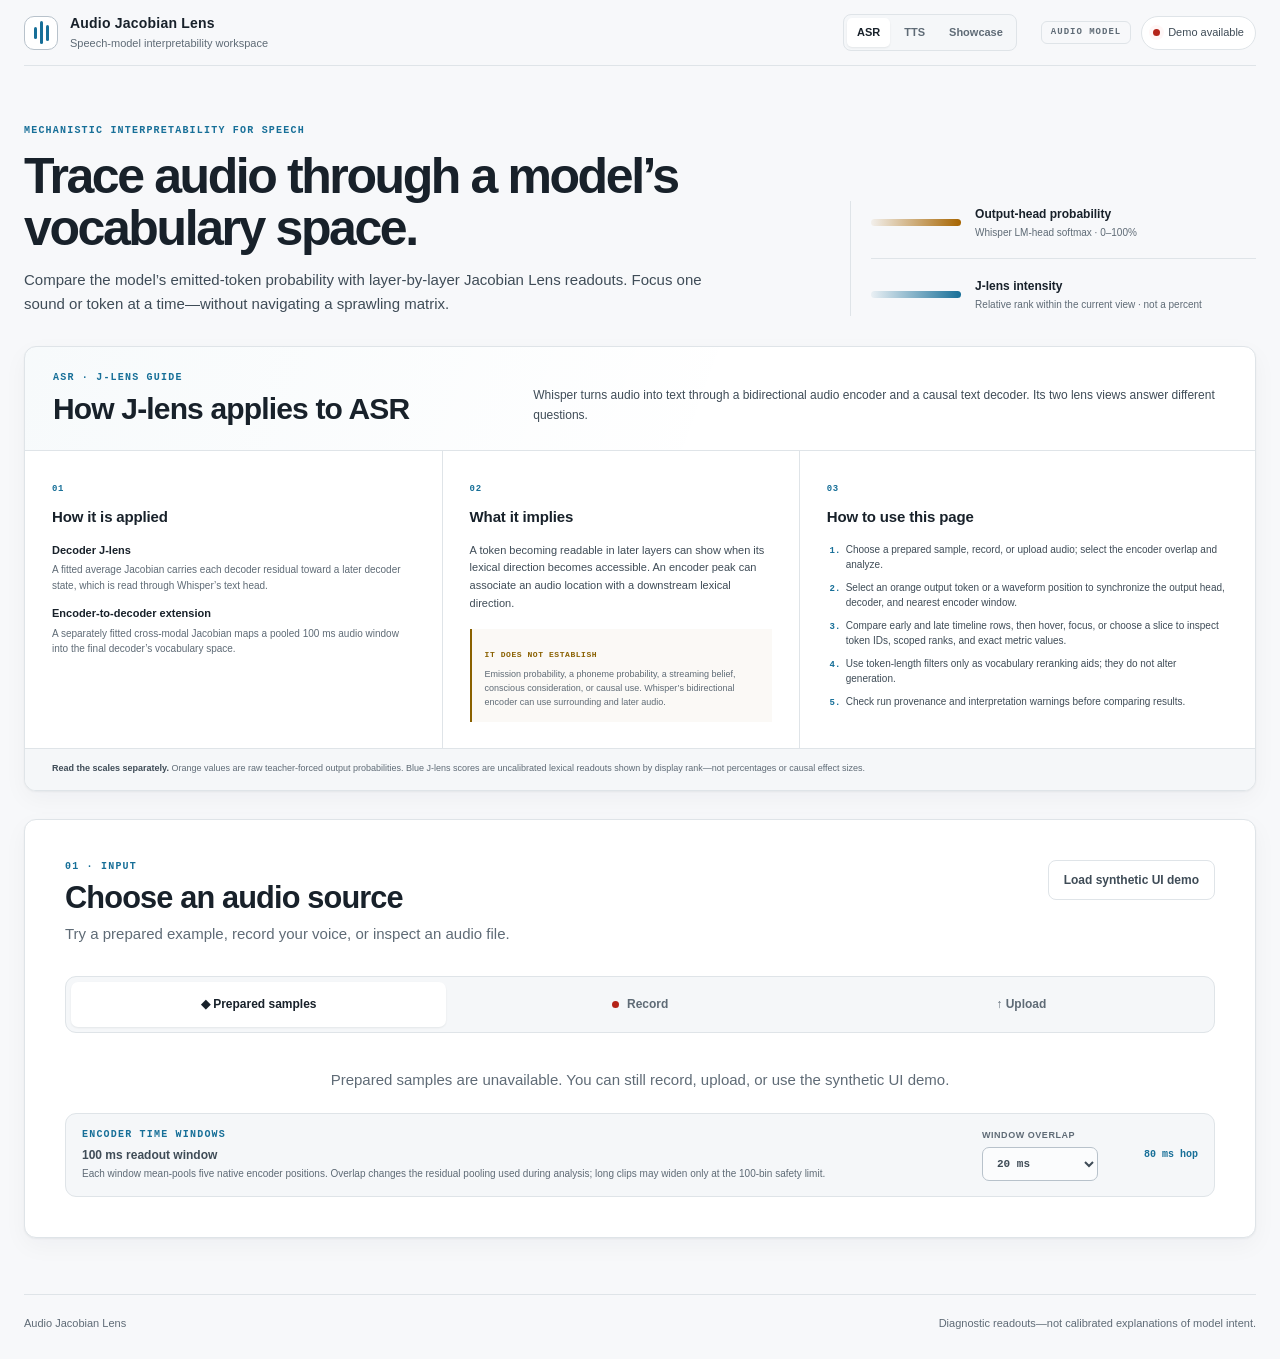
==== commit a4e46286: "Use 100ms encoder analysis windows" ====
--- a/web/index.html
+++ b/web/index.html
@@ -76,7 +76,7 @@
             <h3>How it is applied</h3>
             <div class="reading-guide-methods">
               <p><strong id="mode-guide-primary-title">Decoder J-lens</strong><span id="mode-guide-primary">A fitted average Jacobian carries each decoder residual toward a later decoder state, which is read through Whisper’s text head.</span></p>
-              <p id="mode-guide-secondary-row"><strong id="mode-guide-secondary-title">Encoder-to-decoder extension</strong><span id="mode-guide-secondary">A separately fitted cross-modal Jacobian maps a pooled 200 ms audio window into the final decoder’s vocabulary space.</span></p>
+              <p id="mode-guide-secondary-row"><strong id="mode-guide-secondary-title">Encoder-to-decoder extension</strong><span id="mode-guide-secondary">A separately fitted cross-modal Jacobian maps a pooled 100 ms audio window into the final decoder’s vocabulary space.</span></p>
             </div>
           </article>
           <article>
@@ -175,8 +175,8 @@
         <div class="analysis-settings" id="encoder-analysis-settings" aria-labelledby="encoder-window-title">
           <div class="analysis-settings-copy">
             <p class="overline" id="encoder-window-title">Encoder time windows</p>
-            <strong>200 ms readout window</strong>
-            <span>Overlap changes the residual pooling used during analysis. Long clips may use wider windows to stay within the display limit.</span>
+            <strong>100 ms readout window</strong>
+            <span>Each window mean-pools five native encoder positions. Overlap changes the residual pooling used during analysis; long clips may widen only at the 100-bin safety limit.</span>
           </div>
           <label class="analysis-setting-control" for="encoder-overlap-seconds">
             <span>Window overlap</span>
@@ -185,7 +185,7 @@
               <option value="0">None</option>
             </select>
           </label>
-          <div class="analysis-setting-summary" id="encoder-hop-summary">180 ms hop</div>
+          <div class="analysis-setting-summary" id="encoder-hop-summary">80 ms hop</div>
         </div>
 
         <div class="selected-source" id="selected-source" hidden>
@@ -268,6 +268,14 @@
                 <div><p class="section-label">04 · ENCODER LENS</p><h2 id="encoder-title">Across the audio representation</h2><p id="encoder-description">Select a pooled audio window to see which downstream text-token directions become readable across encoder layers. This cross-modal view is experimental and baseline-relative.</p></div>
                 <span class="lens-metric" id="encoder-score-label">Blue strip: within-layer percentile of target-mean-relative logit delta · never probability</span>
               </div>
+              <div class="encoder-phone-mode" id="encoder-phone-mode">
+                <button class="encoder-phone-mode-button" id="encoder-phone-signature-toggle" type="button" aria-pressed="false" disabled>
+                  <span><strong>Phone signature view</strong><small>Replace encoder token readouts with fitted phone prototypes</small></span>
+                  <i aria-hidden="true">Off</i>
+                </button>
+                <p id="encoder-phone-signature-status">Run an analysis with matching fitted phone prototypes to enable this view.</p>
+                <details class="filter-explainer"><summary>What does this show?</summary><p>The nearest frozen phone prototypes for each pooled encoder J-signature, ranked by cosine similarity. Each 100 ms cell pools five native 20 ms states and shares one state with its neighbor. The label is an exploratory fitted readout—not probability, a framewise vote, a phoneme boundary, causal attribution, or a local-only receptive field.</p></details>
+              </div>
               <div class="encoder-filter-note">
                 <label class="encoder-filter-control" for="encoder-token-length-filter">
                   <input id="encoder-token-length-filter" type="checkbox">
@@ -323,7 +331,7 @@
               <div class="score-definition">
                 <span id="score-kicker">J-lens readout score</span><strong id="selected-score">—</strong><p id="score-description"></p>
               </div>
-              <div class="rank-key"><span>Exact rank in the labeled vocabulary scope</span><i></i></div>
+              <div class="rank-key"><span id="rank-key-label">Exact rank in the labeled vocabulary scope</span><i></i></div>
               <ol class="topk-list" id="topk-list"></ol>
               <p class="inspector-footnote" id="topk-metric-label">Display-filtered token rank and raw score.</p>
             </div>
--- a/web/styles.css
+++ b/web/styles.css
@@ -320,6 +320,20 @@
   cursor: pointer;
 }
 .sample-card:hover, .sample-card:focus-visible { border-color: rgba(var(--lens-rgb), 0.55); background: rgba(var(--lens-rgb), 0.045); }
+.sample-card.recommended-sample {
+  border-color: rgba(var(--lens-rgb), 0.36);
+  background: linear-gradient(145deg, rgba(var(--lens-rgb), 0.075), var(--panel-muted) 62%);
+}
+.sample-badge {
+  align-self: flex-start;
+  margin-bottom: 9px;
+  padding: 4px 7px;
+  border: 1px solid rgba(var(--lens-rgb), 0.32);
+  border-radius: 999px;
+  color: var(--lens);
+  font: 700 8px/1 var(--mono);
+  letter-spacing: 0.08em;
+}
 .sample-card.loading { opacity: 0.65; pointer-events: none; }
 .sample-card-top { display: flex; justify-content: space-between; align-items: center; gap: 10px; }
 .sample-card-top strong { font-size: 13px; }
@@ -789,7 +803,20 @@
 }
 .encoder-waveform-navigator:hover { border-color: rgba(var(--lens-rgb),0.42); }
 .encoder-waveform-navigator:focus-visible { outline: 2px solid var(--lens); outline-offset: 2px; }
-.encoder-filter-note, .decoder-filter-note { display: grid; grid-template-columns: minmax(205px,auto) minmax(190px,auto) minmax(0,1fr); gap: 16px; align-items: center; margin: 14px 0 18px; padding: 12px 14px; border: 1px solid rgba(var(--lens-rgb),0.16); border-radius: 9px; background: rgba(var(--lens-rgb),0.025); }
+.encoder-phone-mode { display: grid; grid-template-columns: minmax(250px, auto) minmax(180px, 0.7fr) minmax(220px, 1fr); gap: 16px; align-items: center; margin: 14px 0 10px; padding: 12px 14px; border: 1px solid rgba(var(--lens-rgb),0.24); border-radius: 9px; background: rgba(var(--lens-rgb),0.045); }
+.encoder-phone-mode-button { display: flex; align-items: center; justify-content: space-between; gap: 14px; min-height: 42px; padding: 7px 8px 7px 11px; border: 1px solid rgba(var(--lens-rgb),0.3); border-radius: 7px; background: var(--panel); color: var(--text); cursor: pointer; text-align: left; }
+.encoder-phone-mode-button span { display: grid; gap: 3px; }
+.encoder-phone-mode-button strong { font-size: 10px; }
+.encoder-phone-mode-button small { color: var(--lens); font: 600 8px var(--mono); text-transform: uppercase; }
+.encoder-phone-mode-button i { flex: none; min-width: 34px; padding: 5px 7px; border-radius: 999px; background: var(--panel-raised); color: var(--muted); font: 700 8px var(--mono); font-style: normal; text-align: center; text-transform: uppercase; }
+.encoder-phone-mode-button:hover:not(:disabled) { border-color: rgba(var(--lens-rgb),0.66); }
+.encoder-phone-mode-button:focus-visible { outline: 2px solid var(--lens); outline-offset: 2px; }
+.encoder-phone-mode-button[aria-pressed="true"] { border-color: var(--lens); background: rgba(var(--lens-rgb),0.09); box-shadow: inset 0 0 0 1px rgba(var(--lens-rgb),0.16); }
+.encoder-phone-mode-button[aria-pressed="true"] i { background: var(--lens); color: var(--bg); }
+.encoder-phone-mode-button:disabled { cursor: not-allowed; opacity: 0.48; }
+.encoder-phone-mode > p { margin: 0; color: var(--muted); font-size: 10px; line-height: 1.5; }
+.encoder-phone-mode.available > p { color: var(--text-soft); }
+.encoder-filter-note, .decoder-filter-note { display: grid; grid-template-columns: minmax(205px,auto) minmax(190px,auto) minmax(0,1fr); gap: 16px; align-items: center; margin: 10px 0 18px; padding: 12px 14px; border: 1px solid rgba(var(--lens-rgb),0.16); border-radius: 9px; background: rgba(var(--lens-rgb),0.025); }
 .encoder-filter-note p, .decoder-filter-note p { margin: 8px 0 0; color: var(--muted); font-size: 11px; line-height: 1.55; }
 .filter-explainer summary { color: var(--lens); cursor: pointer; font-size: 11px; font-weight: 650; }
 .encoder-filter-control, .decoder-filter-control { display: flex; gap: 10px; align-items: center; min-height: 34px; cursor: pointer; }
@@ -956,6 +983,8 @@
   color: transparent;
   cursor: pointer;
 }
+.lens-timeline-cell.phone-signature-cell { display: grid; place-items: center; padding-inline: 2px; color: var(--text); font: 750 8px/1 var(--mono); letter-spacing: -0.01em; text-shadow: 0 1px 0 rgba(255,255,255,0.42); }
+.lens-timeline-cell.phone-signature-cell span { max-width: 100%; overflow: hidden; text-overflow: ellipsis; white-space: nowrap; }
 .encoder-timeline-cell { border-inline-end: 1px solid rgba(var(--lens-rgb), 0.08); }
 .head-timeline-row .lens-timeline-row-label { color: var(--probability); }
 .head-timeline-cell {
@@ -1166,7 +1195,7 @@
   .source-heading-actions { justify-content: flex-start; }
   .analysis-settings { grid-template-columns: 1fr auto; }
   .analysis-settings-copy { grid-column: 1 / -1; }
-  .encoder-filter-note, .decoder-filter-note { grid-template-columns: 1fr; gap: 8px; }
+  .encoder-phone-mode, .encoder-filter-note, .decoder-filter-note { grid-template-columns: 1fr; gap: 8px; }
   .section-heading, .source-heading { display: grid; }
   .source-heading .button { justify-self: start; }
   .source-tabs { grid-template-columns: repeat(3,minmax(0,1fr)); }
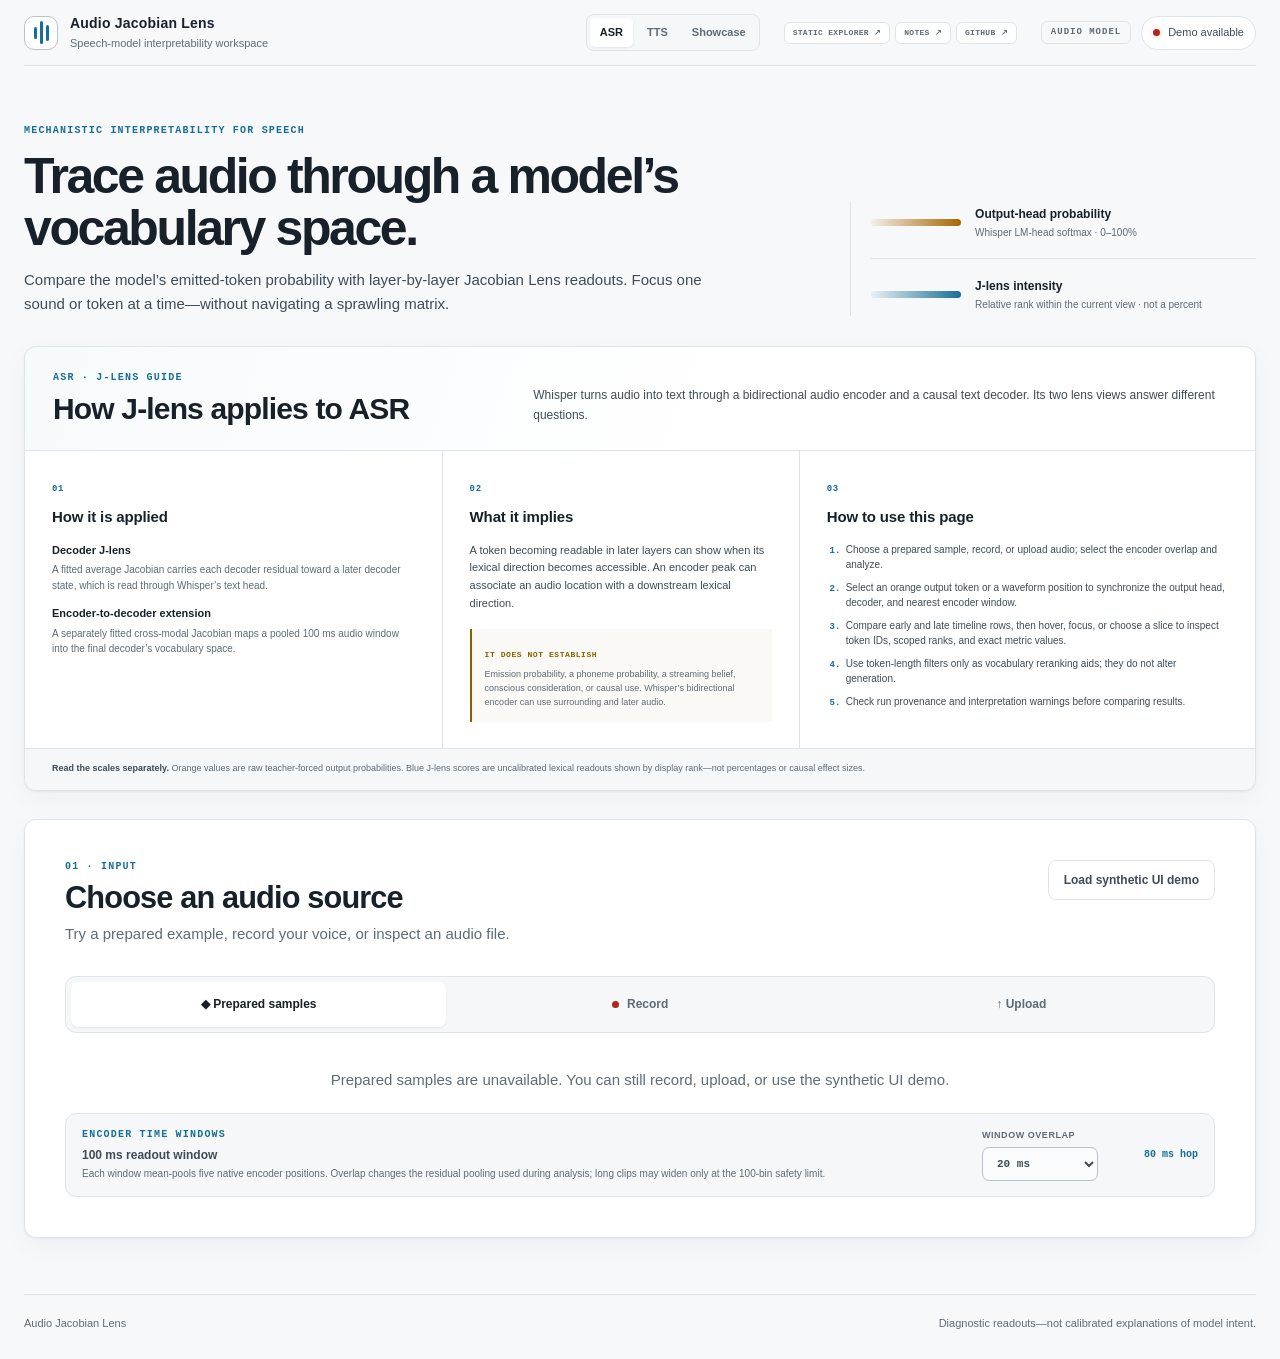
==== commit 02f35181: "Add reciprocal explorer resource links" ====
--- a/web/index.html
+++ b/web/index.html
@@ -10,9 +10,9 @@
     <meta name="theme-color" content="#f7f8fa" />
     <title>Audio Jacobian Lens</title>
     <link rel="icon" href="./favicon.svg" type="image/svg+xml" />
-    <link rel="stylesheet" href="./styles.css?v=0.7.7-generation-stop" />
-    <script src="./workspace-nav.js?v=0.7.0-showcase" defer></script>
-    <script src="./app.js?v=0.7.7-generation-stop" defer></script>
+    <link rel="stylesheet" href="./styles.css?v=0.7.13-hf-asr" />
+    <script src="./workspace-nav.js?v=0.7.8-hf-asr" defer></script>
+    <script src="./app.js?v=0.7.12-hf-asr" defer></script>
   </head>
   <body data-workspace="asr">
     <a class="skip-link" href="#main-content">Skip to workspace</a>
@@ -30,6 +30,29 @@
         <a href="./" data-workspace-link="speech">Speech</a>
         <a href="./chatterbox" data-workspace-link="tts">TTS</a>
         <a href="./showcase.html" data-workspace-link="showcase">Showcase</a>
+      </nav>
+      <nav class="resource-links" aria-label="Project resources">
+        <a
+          class="resource-link"
+          href="https://kennethli319.github.io/audio-jacobian-lens/"
+          target="_blank"
+          rel="noreferrer"
+          aria-label="Open the cached static Audio Jacobian Lens explorer"
+        >Static explorer ↗</a>
+        <a
+          class="resource-link"
+          href="https://kennethli319.github.io/notes/audio-jacobian-lens/"
+          target="_blank"
+          rel="noreferrer"
+          aria-label="Read the Audio Jacobian Lens project notes"
+        >Notes ↗</a>
+        <a
+          class="resource-link"
+          href="https://github.com/kennethli319/audio-jacobian-lens"
+          target="_blank"
+          rel="noreferrer"
+          aria-label="Open Audio Jacobian Lens on GitHub"
+        >GitHub ↗</a>
       </nav>
       <div class="header-meta">
         <span class="model-badge" id="model-badge">AUDIO MODEL</span>
@@ -112,6 +135,12 @@
           </div>
         </div>
 
+        <aside class="hosted-notice" id="hosted-notice" hidden>
+          <strong>Hosted ASR demo</strong>
+          <p>Uploaded and recorded audio is sent to this Hugging Face Space and held temporarily in process memory while queued and analyzed. It is not written to application storage. Do not submit sensitive audio.</p>
+          <p>Prepared clips: <a href="https://www.openslr.org/12/" target="_blank" rel="noreferrer">LibriSpeech dev-clean</a> and Hans Rutger Bosker’s <a href="https://hrbosker.github.io/demos/laurel-yanny/" target="_blank" rel="noreferrer">Laurel or Yanny?</a> demo, used under <a href="https://creativecommons.org/licenses/by/4.0/" target="_blank" rel="noreferrer">CC BY 4.0</a>.</p>
+        </aside>
+
         <div class="source-tabs" role="tablist" aria-label="Audio source">
           <button class="source-tab active" id="samples-tab" type="button" role="tab" aria-selected="true" aria-controls="samples-panel" data-source-tab="samples">
             <span aria-hidden="true">◆</span> Prepared samples
--- a/web/styles.css
+++ b/web/styles.css
@@ -126,6 +126,25 @@
 .site-nav a:hover { color: var(--text); }
 .site-nav a.active { background: var(--panel); color: var(--text); box-shadow: 0 1px 2px rgba(24,33,42,0.08); }
 
+.resource-links { display: flex; align-items: center; gap: 5px; }
+.resource-link {
+  display: inline-flex;
+  align-items: center;
+  justify-content: center;
+  padding: 6px 8px;
+  border: 1px solid var(--line);
+  border-radius: 6px;
+  background: var(--panel);
+  color: var(--muted);
+  font: 700 8px/1 var(--mono);
+  letter-spacing: 0.035em;
+  text-decoration: none;
+  text-transform: uppercase;
+  white-space: nowrap;
+}
+.resource-link:hover { border-color: var(--line-strong); color: var(--text); }
+.resource-link:focus-visible { outline: 2px solid var(--lens); outline-offset: 2px; }
+
 .header-meta { display: flex; align-items: center; gap: 10px; }
 .model-badge {
   padding: 6px 9px;
@@ -279,6 +298,20 @@
 .button.secondary { border-color: var(--line-strong); background: var(--panel-raised); }
 .button.secondary:hover:not(:disabled), .button.quiet:hover:not(:disabled) { border-color: var(--line-strong); background: var(--bg-soft); }
 .button.quiet { border-color: var(--line); background: transparent; color: var(--text-soft); }
+
+.hosted-notice {
+  margin-top: 22px;
+  padding: 14px 16px;
+  border: 1px solid rgba(14, 111, 160, 0.24);
+  border-radius: 10px;
+  background: rgba(14, 111, 160, 0.045);
+  color: var(--muted);
+  font-size: 10px;
+  line-height: 1.55;
+}
+.hosted-notice strong { color: var(--text); font-size: 11px; }
+.hosted-notice p { margin: 5px 0 0; }
+.hosted-notice a { color: var(--lens); text-underline-offset: 2px; }
 
 .source-tabs {
   display: grid;
@@ -936,17 +969,31 @@
   margin-top: 10px;
   overflow: visible;
 }
+.lens-timeline-scroll {
+  display: grid;
+  gap: 4px;
+  min-width: 0;
+  padding: 0 16px 5px 0;
+  overflow-x: auto;
+  overscroll-behavior-inline: contain;
+  scrollbar-gutter: stable;
+}
 .lens-timeline-axis,
 .lens-timeline-row {
   display: grid;
-  grid-template-columns: 42px minmax(0, 1fr);
+  grid-template-columns: 42px minmax(var(--timeline-track-min-width, 0px), 1fr);
   align-items: stretch;
   gap: 7px;
-  min-width: 0;
+  min-width: calc(49px + var(--timeline-track-min-width, 0px));
 }
 .lens-timeline-row-label {
+  position: sticky;
+  z-index: 12;
+  left: 0;
   align-self: center;
   overflow: hidden;
+  padding: 2px 3px 2px 0;
+  background: var(--panel);
   color: var(--muted);
   font: 650 7px var(--mono);
   text-align: right;
@@ -983,8 +1030,34 @@
   color: transparent;
   cursor: pointer;
 }
-.lens-timeline-cell.phone-signature-cell { display: grid; place-items: center; padding-inline: 2px; color: var(--text); font: 750 8px/1 var(--mono); letter-spacing: -0.01em; text-shadow: 0 1px 0 rgba(255,255,255,0.42); }
-.lens-timeline-cell.phone-signature-cell span { max-width: 100%; overflow: hidden; text-overflow: ellipsis; white-space: nowrap; }
+.lens-timeline-cell.candidate-label-cell {
+  display: grid;
+  place-items: center;
+  padding: 2px 3px;
+  color: var(--text);
+  font: 750 8px/1 var(--mono);
+  letter-spacing: -0.01em;
+  text-shadow: 0 1px 0 rgba(255,255,255,0.42);
+}
+.lens-timeline-cell-label {
+  max-width: 100%;
+  overflow: hidden;
+  text-overflow: ellipsis;
+  white-space: nowrap;
+}
+.lens-timeline-cell-rank {
+  position: absolute;
+  right: 2px;
+  bottom: 1px;
+  max-width: calc(100% - 4px);
+  overflow: hidden;
+  color: rgba(24, 33, 42, 0.72);
+  font: 700 5px/1 var(--mono);
+  text-overflow: ellipsis;
+  text-shadow: none;
+  white-space: nowrap;
+}
+.head-timeline-cell .lens-timeline-cell-rank { color: rgba(88, 53, 6, 0.78); }
 .encoder-timeline-cell { border-inline-end: 1px solid rgba(var(--lens-rgb), 0.08); }
 .head-timeline-row .lens-timeline-row-label { color: var(--probability); }
 .head-timeline-cell {
@@ -1160,6 +1233,8 @@
 footer { display: flex; justify-content: space-between; gap: 20px; margin-top: 56px; padding: 20px 0 28px; border-top: 1px solid var(--line); color: var(--muted); font-size: 11px; }
 
 @media (max-width: 1100px) {
+  .site-header { flex-wrap: wrap; padding-block: 10px; gap: 10px 16px; }
+  .resource-links { order: 4; width: 100%; justify-content: flex-end; padding-bottom: 7px; }
   .hero { grid-template-columns: 1fr; gap: 30px; }
   .metric-primer { grid-template-columns: repeat(auto-fit, minmax(210px, 1fr)); }
   .primer-item + .primer-item { padding-top: 0; padding-left: 18px; border-top: 0; border-left: 1px solid var(--line); }
@@ -1178,7 +1253,12 @@
 
 @media (max-width: 760px) {
   .site-header, main, footer { width: min(100% - 24px, 1420px); }
-  .site-header { min-height: 68px; }
+  .site-header { min-height: 68px; padding-block: 10px; }
+  .brand { flex: 1 1 auto; }
+  .site-nav { order: 3; width: 100%; margin-left: 0; }
+  .site-nav a { flex: 1; text-align: center; }
+  .resource-links { order: 4; width: 100%; justify-content: stretch; padding-bottom: 7px; }
+  .resource-link { flex: 1; }
   .brand-copy small, .model-badge { display: none; }
   .hero { padding: 34px 0 28px; }
   .hero h1 { font-size: clamp(34px,11vw,48px); }
@@ -1239,7 +1319,11 @@
   .lens-timeline-heading { align-items: flex-start; flex-direction: column; gap: 7px; }
   .lens-timeline-heading > p { max-width: none; justify-content: flex-start; text-align: left; }
   .lens-timeline-axis,
-  .lens-timeline-row { grid-template-columns: 35px minmax(0, 1fr); gap: 5px; }
+  .lens-timeline-row {
+    grid-template-columns: 35px minmax(var(--timeline-track-min-width, 0px), 1fr);
+    min-width: calc(40px + var(--timeline-track-min-width, 0px));
+    gap: 5px;
+  }
   .lens-timeline-track { height: 28px; }
   .navigator-label { display: grid; }
   .layer-comparison:not(.lens-timeline-chart) { grid-template-columns: repeat(2,minmax(0,1fr)); }
@@ -1252,11 +1336,16 @@
   #status-text { display: none; }
   .status-pill { width: 36px; padding: 7px; justify-content: center; }
   .site-nav a { padding-inline: 8px; font-size: 10px; }
+  .resource-link { padding-inline: 5px; font-size: 7px; letter-spacing: 0.015em; }
   .header-meta { gap: 0; }
   .status-pill { padding-inline: 9px; }
   .layer-comparison:not(.lens-timeline-chart) { grid-template-columns: 1fr; }
   .lens-timeline-axis,
-  .lens-timeline-row { grid-template-columns: 30px minmax(0, 1fr); gap: 4px; }
+  .lens-timeline-row {
+    grid-template-columns: 30px minmax(var(--timeline-track-min-width, 0px), 1fr);
+    min-width: calc(34px + var(--timeline-track-min-width, 0px));
+    gap: 4px;
+  }
   .lens-timeline-row-label { font-size: 6px; }
   .lens-timeline-axis-track { font-size: 5px; }
   .lens-tooltip-candidate { grid-template-columns: 48px minmax(0, 1fr); }
